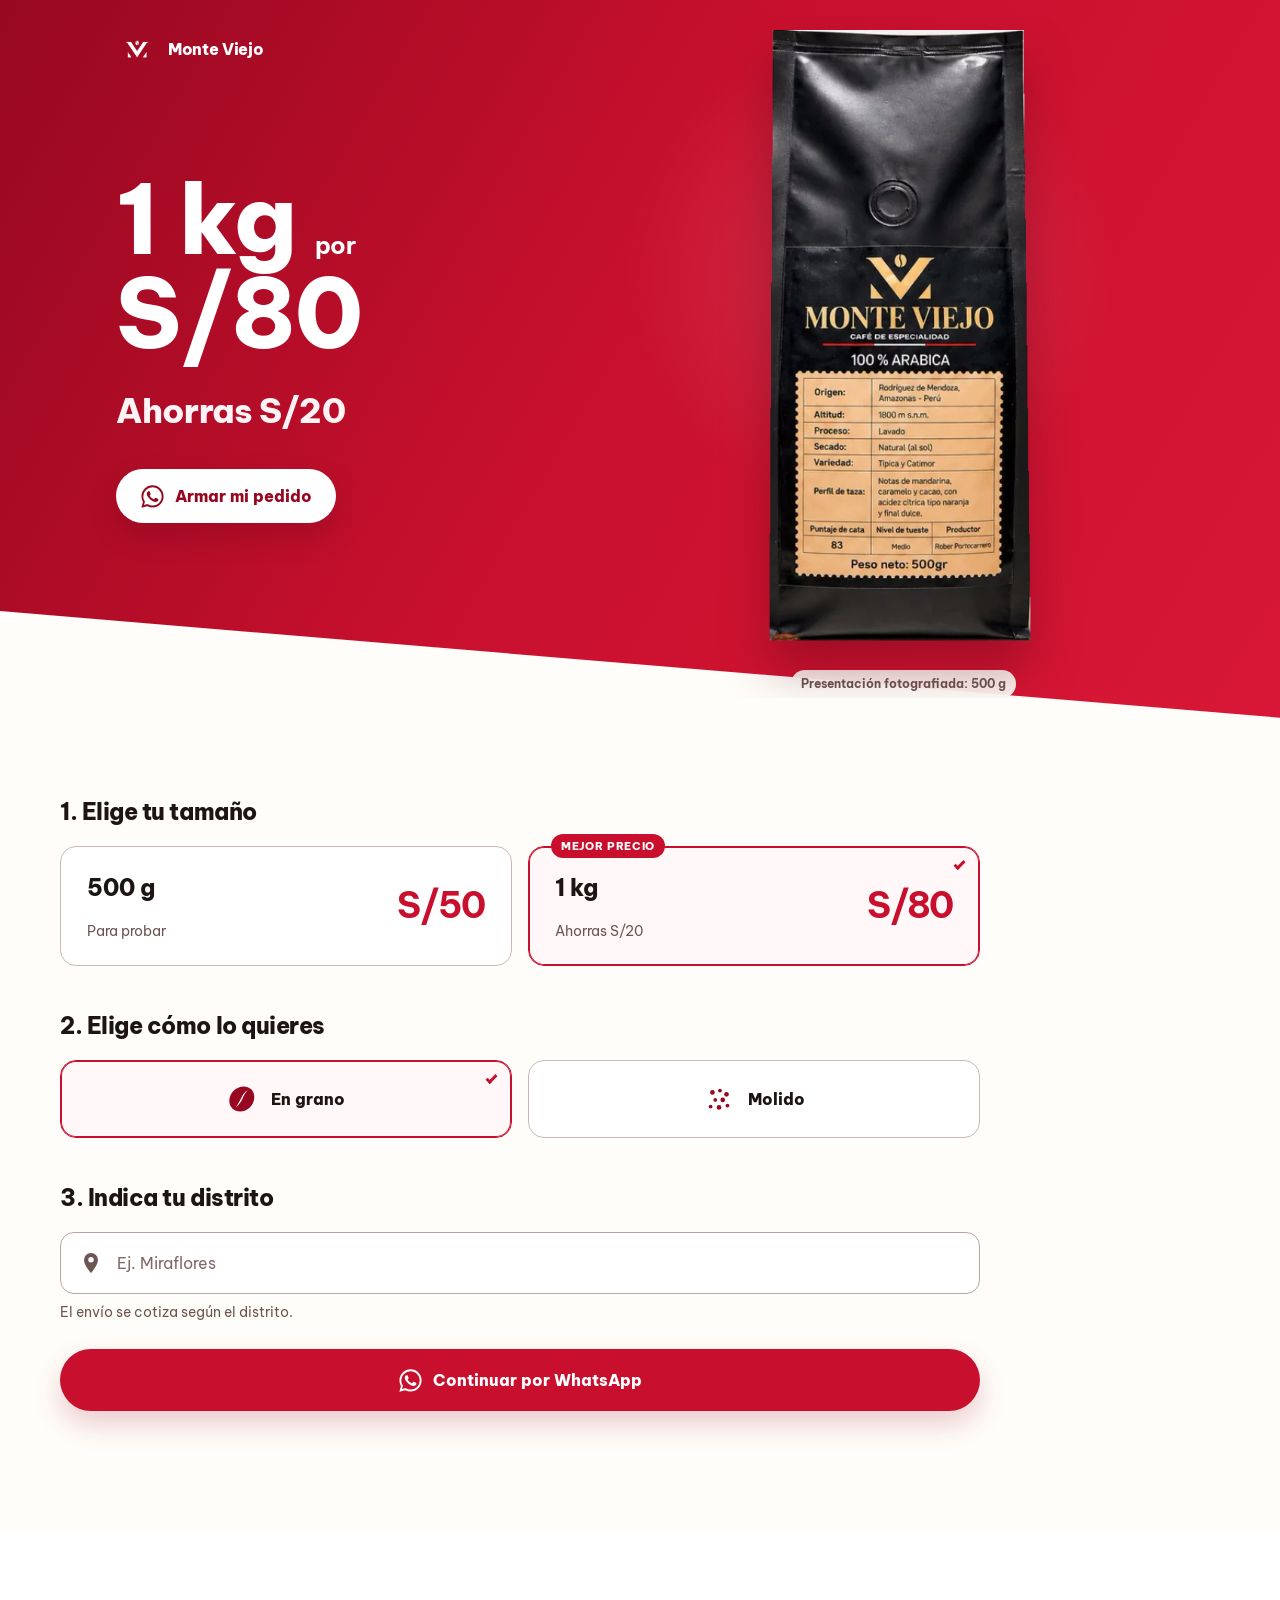
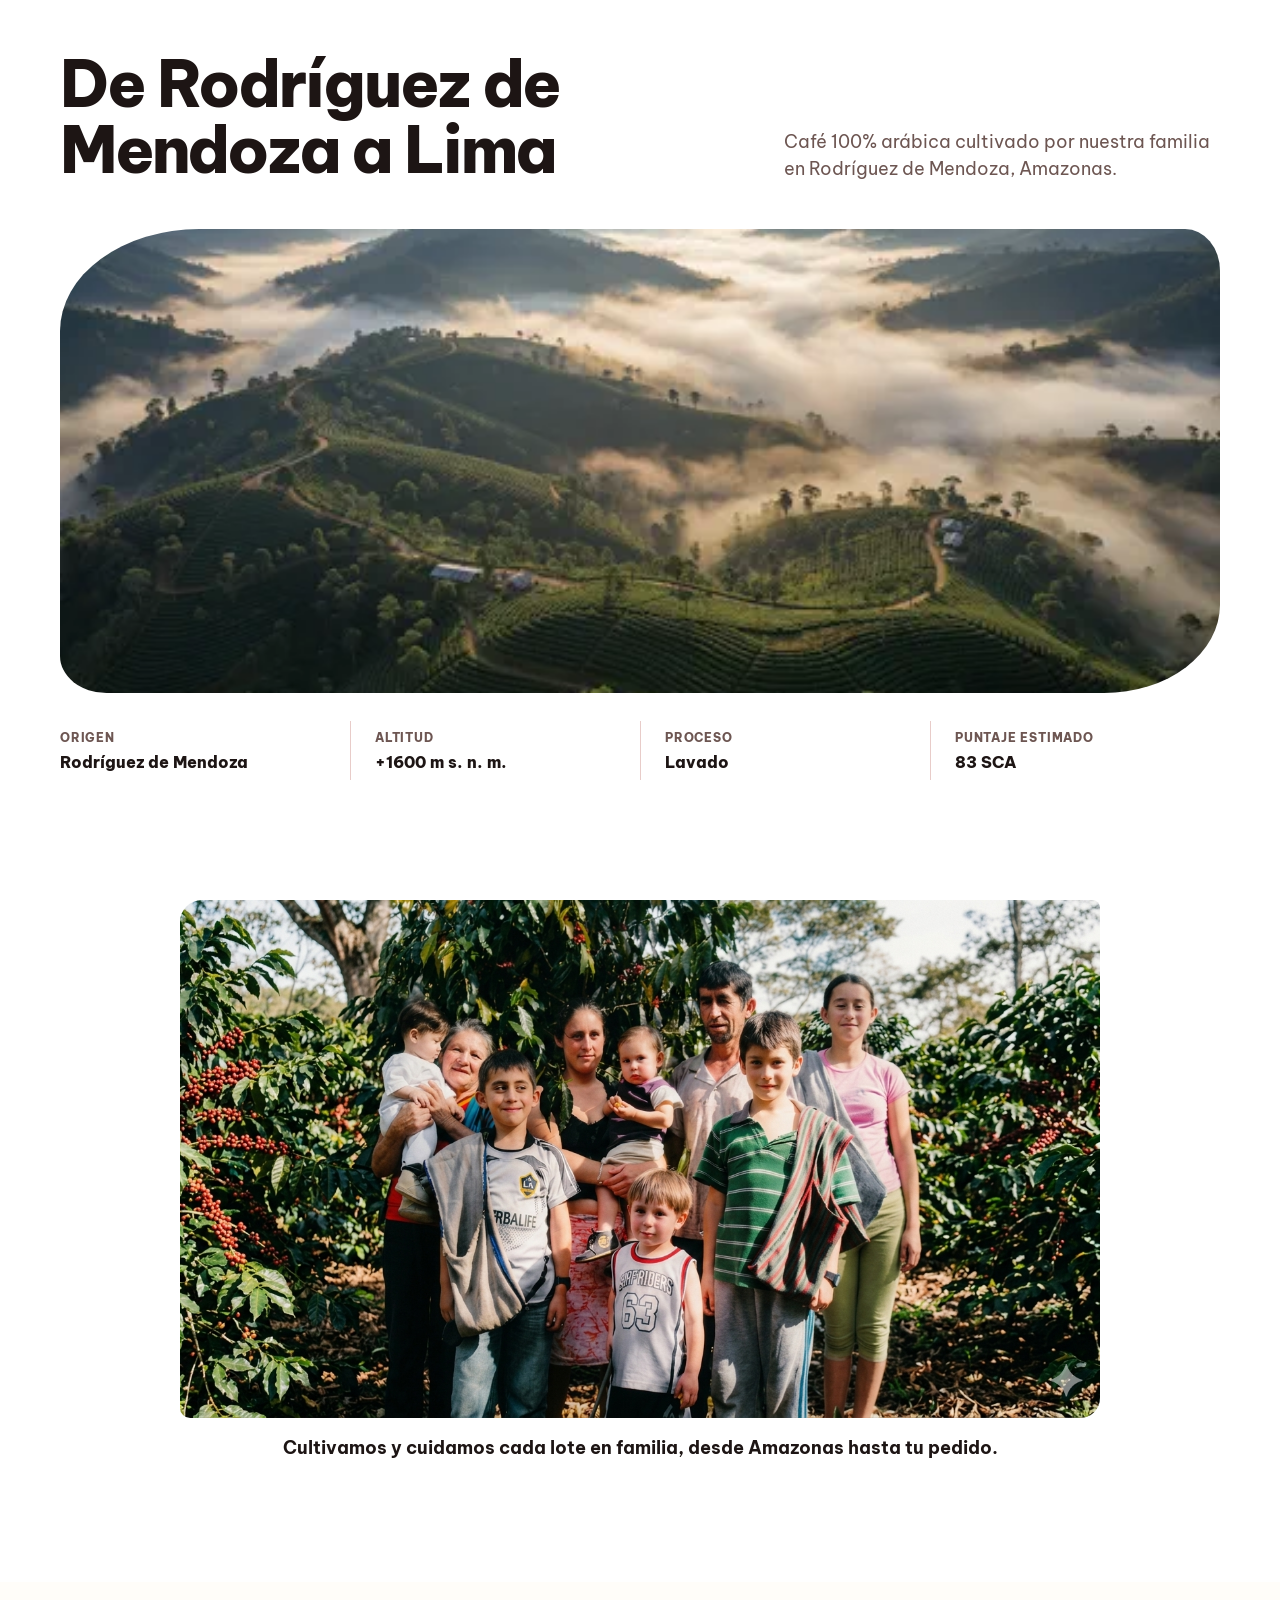
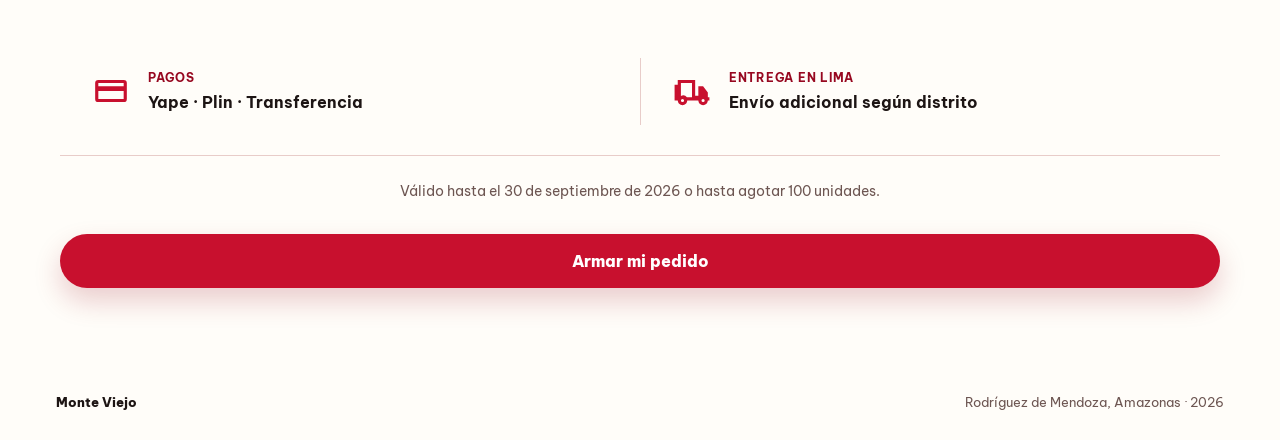
==== cafe-de-especialidad-lima/index.html @ 8514d585 "feat(campaign): add Lima landing page" ====
<!doctype html>
<html lang="es-PE">
  <head>
    <meta charset="utf-8">
    <meta name="viewport" content="width=device-width, initial-scale=1, viewport-fit=cover">
    <!-- campaign-seo:generated:start -->
    <meta name="description" content="Café de especialidad de Amazonas en Lima. Elige café en grano o molido: 500 g por S/50 o 1 kg por S/80 y pide por WhatsApp.">
    <meta name="robots" content="index, follow, max-image-preview:large">
    <title>Café de especialidad en Lima: 1 kg por S/80 | Monte Viejo</title>
    <link rel="canonical" href="https://monteviejo.org/cafe-de-especialidad-lima/">
    <meta property="og:type" content="website">
    <meta property="og:locale" content="es_PE">
    <meta property="og:site_name" content="Monte Viejo">
    <meta property="og:title" content="Café de especialidad en Lima: 1 kg por S/80 | Monte Viejo">
    <meta property="og:description" content="Café de especialidad de Amazonas en Lima. Elige café en grano o molido: 500 g por S/50 o 1 kg por S/80 y pide por WhatsApp.">
    <meta property="og:url" content="https://monteviejo.org/cafe-de-especialidad-lima/">
    <meta property="og:image" content="https://monteviejo.org/assets/images/share-monte-viejo-graphic.jpg">
    <meta property="og:image:alt" content="Café Monte Viejo de Rodríguez de Mendoza, Amazonas">
    <meta name="twitter:card" content="summary_large_image">
    <meta name="twitter:title" content="Café de especialidad en Lima: 1 kg por S/80 | Monte Viejo">
    <meta name="twitter:description" content="Café de especialidad de Amazonas en Lima. Elige café en grano o molido: 500 g por S/50 o 1 kg por S/80 y pide por WhatsApp.">
    <meta name="twitter:image" content="https://monteviejo.org/assets/images/share-monte-viejo-graphic.jpg">
    <script type="application/ld+json">
      {
        "@context": "https://schema.org",
        "@type": "WebPage",
        "name": "Café de especialidad en Lima: 1 kg por S/80 | Monte Viejo",
        "url": "https://monteviejo.org/cafe-de-especialidad-lima/"
      }
    </script>
    <!-- campaign-seo:generated:end -->
    <link rel="icon" type="image/png" href="../assets/images/logo-black-main.png">
    <link rel="preconnect" href="https://fonts.googleapis.com">
    <link rel="preconnect" href="https://fonts.gstatic.com" crossorigin>
    <link rel="preload" as="style" href="https://fonts.googleapis.com/css2?family=Be+Vietnam+Pro:wght@400;600;700;800&amp;family=Sarina&amp;display=swap">
    <link href="https://fonts.googleapis.com/css2?family=Be+Vietnam+Pro:wght@400;600;700;800&amp;family=Sarina&amp;display=swap" rel="stylesheet" media="print" onload="this.media='all'">
    <noscript><link href="https://fonts.googleapis.com/css2?family=Be+Vietnam+Pro:wght@400;600;700;800&amp;family=Sarina&amp;display=swap" rel="stylesheet"></noscript>
    <link rel="stylesheet" href="campaign.css?v=20260812-2">
  </head>
  <body>
    <!--
      THESIS: One honest value choice turns daily specialty coffee into a simple Lima order; refuse a generic product-grid landing page.
      OWN-WORLD: Saturated cherry fields, warm paper, bold rounded type, one script gesture, organic real-photo windows, and tactile pill actions.
      STORY: See the S/80 offer, choose size and preparation, enter a district, verify the Amazonas family origin, and continue through WhatsApp.
      FIRST VIEWPORT: Price and action fill the left of a cherry field while the real black package crosses a diagonal seam on the right; order controls begin immediately below.
      FORM: Guided order route, fourth grounded structure, seed 588c2345.
      FINISH: unreviewed and undocumented is unfinished; this build ends with the finish review, the verdict, and DESIGN.md
    -->
    <a class="skip-link" href="#pedido">Ir al pedido</a>

    <main>
      <section class="campaign-hero" aria-labelledby="campaign-title">
        <div class="hero-shell">
          <a class="campaign-brand" href="../" aria-label="Volver al inicio de Monte Viejo">
            <img src="../assets/images/logo-black-main.png" alt="" width="256" height="255">
            <span>Monte Viejo</span>
          </a>

          <div class="offer-copy">
            <h1 id="campaign-title" class="offer-price">
              <span class="visually-hidden" data-campaign="headline">Café de especialidad de Amazonas en Lima</span>
              <span aria-hidden="true" data-campaign="offerSize">1 kg</span><small aria-hidden="true">por</small><strong aria-hidden="true" data-campaign="offerAmount">S/80</strong>
            </h1>
            <p class="offer-saving" data-campaign="saving">Ahorras S/20</p>
            <a class="button button-light hero-action" href="#pedido">
              <svg viewBox="0 0 24 24" aria-hidden="true"><path d="M17.47 14.38c-.3-.15-1.76-.87-2.03-.97-.27-.1-.47-.15-.67.15-.2.3-.77.97-.94 1.17-.17.2-.35.22-.64.07-.3-.15-1.25-.46-2.38-1.47a8.9 8.9 0 0 1-1.65-2.05c-.17-.3-.02-.46.13-.61.13-.13.3-.35.45-.52.15-.18.2-.3.3-.5.1-.2.05-.37-.03-.52-.07-.15-.67-1.61-.91-2.2-.24-.58-.49-.5-.67-.51h-.57c-.2 0-.52.07-.79.37-.27.3-1.04 1.02-1.04 2.48s1.07 2.88 1.21 3.08c.15.2 2.1 3.2 5.08 4.49.71.3 1.26.49 1.7.63.71.23 1.36.2 1.87.12.57-.09 1.76-.72 2.01-1.42.25-.69.25-1.29.17-1.41-.07-.13-.27-.2-.57-.35M12.04 21.5h-.01a9.6 9.6 0 0 1-4.9-1.34l-.35-.21-3.64.95.97-3.55-.23-.36A9.57 9.57 0 0 1 2.4 11.9a9.64 9.64 0 0 1 9.63-9.62c2.57 0 4.98 1 6.8 2.82a9.56 9.56 0 0 1 2.82 6.81 9.64 9.64 0 0 1-9.61 9.59m8.19-17.8A11.5 11.5 0 0 0 12.03.3C5.66.3.48 5.48.48 11.86c0 2.04.53 4.03 1.55 5.78L.38 23.7l6.2-1.63a11.55 11.55 0 0 0 5.45 1.39h.01c6.37 0 11.55-5.18 11.55-11.56 0-3.09-1.2-6-3.36-8.19"></path></svg>
              <span data-campaign="heroButton">Armar mi pedido</span>
            </a>
          </div>

          <figure class="hero-product">
            <img data-campaign-src="productImage" data-campaign-alt="productImageAlt" src="../assets/images/bolsa-monte-viejo-frente-cutout-v2.png" alt="Bolsa Monte Viejo de 500 g, imagen referencial del café de la campaña" width="398" height="867" fetchpriority="high">
            <figcaption data-campaign="productImageNote">Presentación fotografiada: 500 g</figcaption>
          </figure>
        </div>
      </section>

      <section class="order-section" id="pedido" aria-labelledby="order-title">
        <div class="order-shell">
          <h2 class="visually-hidden" id="order-title">Arma tu pedido</h2>

          <form class="order-form" id="campaign-order" novalidate>
            <fieldset class="choice-group size-group">
              <legend>1. Elige tu tamaño</legend>
              <div class="choice-grid size-grid">
                <input type="radio" name="size" id="size-500" value="500 g" data-price="S/50">
                <label class="choice-card" for="size-500">
                  <span class="choice-name">500 g</span>
                  <strong>S/50</strong>
                  <span>Para probar</span>
                </label>

                <input type="radio" name="size" id="size-1kg" value="1 kg" data-price="S/80" checked>
                <label class="choice-card featured-choice" for="size-1kg">
                  <span class="choice-badge">Mejor precio</span>
                  <span class="choice-name">1 kg</span>
                  <strong>S/80</strong>
                  <span>Ahorras S/20</span>
                </label>
              </div>
            </fieldset>

            <fieldset class="choice-group preparation-group">
              <legend>2. Elige cómo lo quieres</legend>
              <div class="choice-grid preparation-grid">
                <input type="radio" name="preparation" id="whole-bean" value="En grano" checked>
                <label class="segment-choice" for="whole-bean">
                  <svg viewBox="0 0 32 32" aria-hidden="true"><path d="M25.9 5.7C20.8.7 12.1 2 7 7.2 1.8 12.3.7 21.1 5.7 26.1c5 5 13.8 3.9 18.9-1.3 5.2-5.1 6.3-14 1.3-19.1Zm-16.4 19c3.1-4.8 5.2-8.4 6.3-11.1.9-2.1 2.9-4.5 6.4-7.2-2.8 3.5-4.7 6.5-5.6 9-1 2.8-3.4 5.9-7.1 9.3Z"></path></svg>
                  <span>En grano</span>
                </label>

                <input type="radio" name="preparation" id="ground" value="Molido">
                <label class="segment-choice" for="ground">
                  <svg viewBox="0 0 32 32" aria-hidden="true"><circle cx="9" cy="9" r="2.5"></circle><circle cx="17" cy="7" r="2"></circle><circle cx="24" cy="11" r="2.5"></circle><circle cx="12" cy="17" r="2"></circle><circle cx="20" cy="17" r="2.5"></circle><circle cx="7" cy="24" r="2"></circle><circle cx="16" cy="25" r="2.5"></circle><circle cx="25" cy="23" r="2"></circle></svg>
                  <span>Molido</span>
                </label>
              </div>
            </fieldset>

            <div class="district-field">
              <label for="district" data-campaign="districtLabel">3. Indica tu distrito</label>
              <div class="input-wrap">
                <svg viewBox="0 0 24 24" aria-hidden="true"><path d="M12 2a7 7 0 0 0-7 7c0 5.25 7 13 7 13s7-7.75 7-13a7 7 0 0 0-7-7Zm0 9.5A2.5 2.5 0 1 1 12 6a2.5 2.5 0 0 1 0 5.5Z"></path></svg>
                <input id="district" name="district" type="text" autocomplete="address-level2" placeholder="Ej. Miraflores" data-campaign-placeholder="districtPlaceholder" aria-describedby="district-help district-error" required>
              </div>
              <p class="field-help" id="district-help">El envío se cotiza según el distrito.</p>
              <p class="field-error" id="district-error" data-campaign="districtError" aria-live="polite" hidden>Escribe tu distrito para calcular el envío.</p>
            </div>

            <button class="button button-cherry order-submit" type="submit">
              <svg viewBox="0 0 24 24" aria-hidden="true"><path d="M17.47 14.38c-.3-.15-1.76-.87-2.03-.97-.27-.1-.47-.15-.67.15-.2.3-.77.97-.94 1.17-.17.2-.35.22-.64.07-.3-.15-1.25-.46-2.38-1.47a8.9 8.9 0 0 1-1.65-2.05c-.17-.3-.02-.46.13-.61.13-.13.3-.35.45-.52.15-.18.2-.3.3-.5.1-.2.05-.37-.03-.52-.07-.15-.67-1.61-.91-2.2-.24-.58-.49-.5-.67-.51h-.57c-.2 0-.52.07-.79.37-.27.3-1.04 1.02-1.04 2.48s1.07 2.88 1.21 3.08c.15.2 2.1 3.2 5.08 4.49.71.3 1.26.49 1.7.63.71.23 1.36.2 1.87.12.57-.09 1.76-.72 2.01-1.42.25-.69.25-1.29.17-1.41-.07-.13-.27-.2-.57-.35M12.04 21.5h-.01a9.6 9.6 0 0 1-4.9-1.34l-.35-.21-3.64.95.97-3.55-.23-.36A9.57 9.57 0 0 1 2.4 11.9a9.64 9.64 0 0 1 9.63-9.62c2.57 0 4.98 1 6.8 2.82a9.56 9.56 0 0 1 2.82 6.81 9.64 9.64 0 0 1-9.61 9.59m8.19-17.8A11.5 11.5 0 0 0 12.03.3C5.66.3.48 5.48.48 11.86c0 2.04.53 4.03 1.55 5.78L.38 23.7l6.2-1.63a11.55 11.55 0 0 0 5.45 1.39h.01c6.37 0 11.55-5.18 11.55-11.56 0-3.09-1.2-6-3.36-8.19"></path></svg>
              <span data-campaign="submitButton">Continuar por WhatsApp</span>
            </button>
          </form>
        </div>
      </section>

      <section class="origin-proof" aria-labelledby="origin-title">
        <div class="proof-shell">
          <div class="proof-heading">
            <h2 id="origin-title" data-campaign="originTitle">De Rodríguez de Mendoza a Lima</h2>
            <p data-campaign="originText">Café 100% arábica cultivado por nuestra familia en Rodríguez de Mendoza, Amazonas.</p>
          </div>
          <div class="origin-photo">
            <img data-campaign-src="originImage" data-campaign-alt="originImageAlt" src="../assets/images/hero-amazonas.webp" alt="Cafetales entre montañas y neblina en Rodríguez de Mendoza, Amazonas" width="512" height="293" loading="lazy" decoding="async">
          </div>
          <dl class="origin-facts">
            <div><dt>Origen</dt><dd>Rodríguez de Mendoza</dd></div>
            <div><dt>Altitud</dt><dd>+1600 m s. n. m.</dd></div>
            <div><dt>Proceso</dt><dd>Lavado</dd></div>
            <div><dt>Puntaje estimado</dt><dd>83 SCA</dd></div>
          </dl>
        </div>
      </section>

      <section class="family-proof" aria-labelledby="family-title">
        <div class="family-shell">
          <figure class="family-image">
            <img data-campaign-src="familyImage" data-campaign-alt="familyImageAlt" src="../assets/images/family.png" alt="Familia productora Monte Viejo en el cafetal" width="1365" height="768" loading="lazy" decoding="async">
          </figure>
          <div class="family-copy">
            <h2 class="visually-hidden" id="family-title" data-campaign="familyTitle">Dos generaciones detrás de cada bolsa</h2>
            <p data-campaign="familyText">Cultivamos y cuidamos cada lote en familia, desde Amazonas hasta tu pedido.</p>
          </div>
        </div>
      </section>

      <section class="order-details" aria-label="Pago, envío y condiciones">
        <div class="details-shell">
          <div class="detail-row">
            <svg viewBox="0 0 24 24" aria-hidden="true"><path d="M4 5h16a2 2 0 0 1 2 2v10a2 2 0 0 1-2 2H4a2 2 0 0 1-2-2V7a2 2 0 0 1 2-2Zm0 4h16V7H4v2Zm0 3v5h16v-5H4Z"></path></svg>
            <div><strong>Pagos</strong><span data-campaign="payments">Yape · Plin · Transferencia</span></div>
          </div>
          <div class="detail-row">
            <svg viewBox="0 0 24 24" aria-hidden="true"><path d="M3 5h11v10h2.2a3 3 0 0 1 5.8 1H23v2h-1a3 3 0 0 1-6 0H9a3 3 0 0 1-6 0H1V8h2V5Zm2 2v8.2A3 3 0 0 1 8.8 16H12V7H5Zm11 2h3l3 4v3h-.2a3 3 0 0 0-5.6-1H16V9ZM6 17a1 1 0 1 0 0 2 1 1 0 0 0 0-2Zm13 0a1 1 0 1 0 0 2 1 1 0 0 0 0-2Z"></path></svg>
            <div><strong>Entrega en Lima</strong><span data-campaign="delivery">Envío adicional según distrito</span></div>
          </div>
          <p class="promotion-note" data-campaign="promotion">Válido hasta el 30 de septiembre de 2026 o hasta agotar 100 unidades.</p>
          <a class="button button-cherry details-action" href="#pedido" data-campaign="finalButton">Armar mi pedido</a>
        </div>
      </section>
    </main>

    <button class="button button-cherry sticky-submit" type="submit" form="campaign-order" hidden>
      <svg viewBox="0 0 24 24" aria-hidden="true"><path d="M17.47 14.38c-.3-.15-1.76-.87-2.03-.97-.27-.1-.47-.15-.67.15-.2.3-.77.97-.94 1.17-.17.2-.35.22-.64.07-.3-.15-1.25-.46-2.38-1.47a8.9 8.9 0 0 1-1.65-2.05c-.17-.3-.02-.46.13-.61.13-.13.3-.35.45-.52.15-.18.2-.3.3-.5.1-.2.05-.37-.03-.52-.07-.15-.67-1.61-.91-2.2-.24-.58-.49-.5-.67-.51h-.57c-.2 0-.52.07-.79.37-.27.3-1.04 1.02-1.04 2.48s1.07 2.88 1.21 3.08c.15.2 2.1 3.2 5.08 4.49.71.3 1.26.49 1.7.63.71.23 1.36.2 1.87.12.57-.09 1.76-.72 2.01-1.42.25-.69.25-1.29.17-1.41-.07-.13-.27-.2-.57-.35M12.04 21.5h-.01a9.6 9.6 0 0 1-4.9-1.34l-.35-.21-3.64.95.97-3.55-.23-.36A9.57 9.57 0 0 1 2.4 11.9a9.64 9.64 0 0 1 9.63-9.62c2.57 0 4.98 1 6.8 2.82a9.56 9.56 0 0 1 2.82 6.81 9.64 9.64 0 0 1-9.61 9.59m8.19-17.8A11.5 11.5 0 0 0 12.03.3C5.66.3.48 5.48.48 11.86c0 2.04.53 4.03 1.55 5.78L.38 23.7l6.2-1.63a11.55 11.55 0 0 0 5.45 1.39h.01c6.37 0 11.55-5.18 11.55-11.56 0-3.09-1.2-6-3.36-8.19"></path></svg>
      <span data-campaign="submitButton">Continuar por WhatsApp</span>
    </button>

    <footer>
      <a href="../">Monte Viejo</a>
      <span>Rodríguez de Mendoza, Amazonas · 2026</span>
    </footer>

    <script src="../content.js?v=20260812-2" defer></script>
    <script src="campaign.js?v=20260812-2" defer></script>
  </body>
</html>
---- cafe-de-especialidad-lima/campaign.css ----
:root {
  --cherry: #c8102e;
  --cherry-bright: #d81736;
  --cherry-deep: #970820;
  --cherry-soft: #f8dfe4;
  --paper: #fffdf9;
  --white: #ffffff;
  --ink: #1d1514;
  --muted: #6d5652;
  --line: #e8ccc9;
  --focus: #ffb8c5;
  --container: 1160px;
  --gutter: clamp(20px, 5vw, 56px);
  --section: clamp(72px, 10vw, 120px);
  color-scheme: light;
  font-family: "Be Vietnam Pro", Arial, sans-serif;
  font-synthesis: none;
}

*,
*::before,
*::after {
  box-sizing: border-box;
}

html {
  scroll-behavior: smooth;
  scroll-padding-top: 24px;
}

body {
  margin: 0;
  background: var(--paper);
  color: var(--ink);
  font-family: inherit;
  line-height: 1.55;
  text-rendering: optimizeLegibility;
}

img,
svg {
  display: block;
  max-width: 100%;
}

button,
input {
  font: inherit;
}

a {
  color: inherit;
}

:focus-visible {
  outline: 3px solid var(--focus);
  outline-offset: 4px;
}

.visually-hidden {
  position: absolute;
  width: 1px;
  height: 1px;
  padding: 0;
  margin: -1px;
  overflow: hidden;
  clip: rect(0 0 0 0);
  white-space: nowrap;
  border: 0;
}

.skip-link {
  position: fixed;
  z-index: 100;
  top: 12px;
  left: 12px;
  padding: 10px 16px;
  border-radius: 999px;
  background: var(--white);
  color: var(--cherry-deep);
  font-weight: 800;
  transform: translateY(-160%);
  transition: transform 180ms ease-out;
}

.skip-link:focus {
  transform: translateY(0);
}

.campaign-hero {
  position: relative;
  min-height: 720px;
  overflow: hidden;
  background: var(--cherry);
  color: var(--white);
  isolation: isolate;
}

.campaign-hero::before {
  position: absolute;
  inset: 0;
  z-index: -2;
  content: "";
  background:
    radial-gradient(circle at 68% 38%, rgba(255, 255, 255, 0.13), transparent 25%),
    linear-gradient(120deg, var(--cherry-deep), var(--cherry) 47%, var(--cherry-bright));
}

.campaign-hero::after {
  position: absolute;
  z-index: -1;
  right: -4%;
  bottom: -2px;
  left: -4%;
  height: 180px;
  background: var(--paper);
  clip-path: polygon(0 36%, 100% 100%, 100% 100%, 0 100%);
  content: "";
}

.hero-shell {
  position: relative;
  width: min(100%, var(--container));
  min-height: 720px;
  margin: 0 auto;
  padding: 0 var(--gutter);
}

.campaign-brand {
  position: absolute;
  z-index: 3;
  top: 28px;
  left: var(--gutter);
  display: inline-flex;
  align-items: center;
  gap: 10px;
  color: var(--white);
  font-weight: 800;
  text-decoration: none;
}

.campaign-brand img {
  width: 42px;
  height: 42px;
  filter: brightness(0) invert(1);
  object-fit: contain;
}

.campaign-brand span {
  font-size: 1rem;
  letter-spacing: -0.02em;
}

.offer-copy {
  position: absolute;
  z-index: 3;
  top: 172px;
  left: var(--gutter);
  width: min(48%, 520px);
}

.offer-copy .offer-price {
  display: grid;
  width: max-content;
  grid-template-columns: auto auto;
  align-items: baseline;
  column-gap: 12px;
  margin: 0;
  font-weight: 800;
  letter-spacing: -0.04em;
  line-height: 0.98;
}

.offer-price span,
.offer-price strong {
  font-size: clamp(3.8rem, 8vw, 6rem);
  font-weight: 800;
}

.offer-price small {
  font-size: clamp(1.1rem, 2vw, 1.5rem);
  font-weight: 700;
  letter-spacing: -0.02em;
}

.offer-price strong {
  grid-column: 1 / -1;
}

.offer-saving {
  margin: 24px 0 32px;
  color: #fff3f5;
  font-size: clamp(1.45rem, 3vw, 2.15rem);
  font-weight: 800;
  letter-spacing: -0.025em;
}

.button {
  display: inline-flex;
  min-height: 54px;
  align-items: center;
  justify-content: center;
  gap: 11px;
  padding: 14px 24px;
  border: 0;
  border-radius: 999px;
  cursor: pointer;
  font-weight: 800;
  line-height: 1.25;
  text-align: center;
  text-decoration: none;
  transition: transform 180ms ease-out, box-shadow 180ms ease-out, background-color 180ms ease-out;
}

.button svg {
  width: 23px;
  height: 23px;
  flex: 0 0 auto;
  fill: currentColor;
}

.button:hover {
  transform: translateY(-2px);
}

.button-light {
  background: var(--white);
  color: var(--cherry-deep);
  box-shadow: 0 13px 28px rgba(94, 2, 20, 0.24);
}

.button-light:hover {
  box-shadow: 0 17px 34px rgba(94, 2, 20, 0.3);
}

.button-cherry {
  background: var(--cherry);
  color: var(--white);
  box-shadow: 0 13px 28px rgba(151, 8, 32, 0.2);
}

.button-cherry:hover {
  background: var(--cherry-deep);
  box-shadow: 0 17px 34px rgba(151, 8, 32, 0.26);
}

.hero-action {
  min-width: 220px;
}

.hero-product {
  position: absolute;
  z-index: 2;
  right: clamp(32px, 8vw, 108px);
  bottom: 22px;
  width: clamp(300px, 34vw, 430px);
  margin: 0;
  text-align: center;
  animation: product-arrival 720ms cubic-bezier(0.16, 1, 0.3, 1) both;
}

.hero-product img {
  width: 100%;
  max-height: 655px;
  margin: 0 auto;
  object-fit: contain;
  filter: drop-shadow(0 28px 24px rgba(74, 0, 15, 0.35));
}

.hero-product figcaption {
  display: inline-block;
  margin-top: -4px;
  padding: 5px 10px;
  border-radius: 999px;
  background: rgba(255, 253, 249, 0.94);
  color: var(--muted);
  font-size: 0.72rem;
  font-weight: 700;
}

@keyframes product-arrival {
  from {
    clip-path: inset(0 0 24% 0 round 20px);
    transform: translateY(34px) rotate(1.5deg);
  }
  to {
    clip-path: inset(0 0 0 0 round 0);
    transform: translateY(0) rotate(0);
  }
}

.order-section {
  background: var(--paper);
  padding: clamp(34px, 6vw, 74px) var(--gutter) var(--section);
}

.order-shell,
.proof-shell,
.family-shell,
.details-shell {
  width: min(100%, var(--container));
  margin: 0 auto;
}

.proof-heading h2,
.family-copy h2 {
  margin: 0;
  font-size: clamp(2.2rem, 5vw, 4.5rem);
  font-weight: 800;
  letter-spacing: -0.035em;
  line-height: 1.03;
  text-wrap: balance;
}

.proof-heading p,
.family-copy p {
  max-width: 65ch;
  margin: 20px 0 0;
  color: var(--muted);
  font-size: clamp(1rem, 2vw, 1.125rem);
}

.order-form {
  max-width: 920px;
}

.choice-group {
  margin: 0;
  padding: 0;
  border: 0;
}

.choice-group + .choice-group,
.district-field {
  margin-top: 42px;
}

.choice-group legend,
.district-field > label {
  display: block;
  margin-bottom: 16px;
  padding: 0;
  font-size: clamp(1.15rem, 2.2vw, 1.45rem);
  font-weight: 800;
  letter-spacing: -0.02em;
}

.choice-grid {
  display: grid;
  grid-template-columns: repeat(2, minmax(0, 1fr));
  gap: 16px;
}

.choice-grid input {
  position: absolute;
  width: 1px;
  height: 1px;
  overflow: hidden;
  opacity: 0;
  pointer-events: none;
}

.choice-grid input:focus-visible + label {
  outline: 3px solid var(--focus);
  outline-offset: 4px;
}

.choice-card,
.segment-choice {
  position: relative;
  display: flex;
  min-height: 118px;
  align-items: center;
  gap: 14px;
  padding: 23px 26px;
  border: 1px solid #cdb8b4;
  border-radius: 16px;
  background: var(--white);
  cursor: pointer;
  transition: border-color 160ms ease-out, background-color 160ms ease-out, transform 160ms ease-out;
}

.choice-card:hover,
.segment-choice:hover {
  border-color: var(--cherry);
  transform: translateY(-2px);
}

.choice-card {
  display: grid;
  grid-template-columns: 1fr auto;
  grid-template-areas:
    "name price"
    "note price";
}

.choice-name {
  grid-area: name;
  font-size: clamp(1.15rem, 2vw, 1.45rem);
  font-weight: 800;
}

.choice-card strong {
  grid-area: price;
  color: var(--cherry);
  font-size: clamp(1.65rem, 3vw, 2.25rem);
  letter-spacing: -0.035em;
}

.choice-card > span:last-child {
  grid-area: note;
  color: var(--muted);
  font-size: 0.9rem;
}

.choice-badge {
  position: absolute;
  top: -13px;
  left: 22px;
  padding: 5px 10px;
  border-radius: 999px;
  background: var(--cherry);
  color: var(--white);
  font-size: 0.68rem;
  font-weight: 800;
  letter-spacing: 0.06em;
  line-height: 1.3;
  text-transform: uppercase;
}

.choice-grid input:checked + .choice-card,
.choice-grid input:checked + .segment-choice {
  border-color: var(--cherry);
  background: #fff7f8;
  box-shadow: inset 0 0 0 1px var(--cherry);
}

.choice-grid input:checked + .choice-card::after,
.choice-grid input:checked + .segment-choice::after {
  position: absolute;
  top: 14px;
  right: 14px;
  width: 11px;
  height: 6px;
  border-bottom: 3px solid var(--cherry);
  border-left: 3px solid var(--cherry);
  content: "";
  transform: rotate(-45deg);
}

.segment-choice {
  min-height: 72px;
  justify-content: center;
  font-weight: 800;
}

.segment-choice svg {
  width: 30px;
  height: 30px;
  fill: var(--cherry-deep);
}

.district-field {
  max-width: 920px;
}

.input-wrap {
  position: relative;
}

.input-wrap svg {
  position: absolute;
  top: 50%;
  left: 19px;
  width: 24px;
  height: 24px;
  fill: var(--muted);
  transform: translateY(-50%);
  pointer-events: none;
}

.input-wrap input {
  width: 100%;
  min-height: 62px;
  padding: 14px 18px 14px 56px;
  border: 1px solid #bca39f;
  border-radius: 14px;
  background: var(--white);
  color: var(--ink);
  font-size: 1rem;
}

.input-wrap input::placeholder {
  color: #806a66;
  opacity: 1;
}

.input-wrap input[aria-invalid="true"] {
  border-color: var(--cherry);
  box-shadow: inset 0 0 0 1px var(--cherry);
}

.field-help,
.field-error {
  margin: 8px 0 0;
  font-size: 0.86rem;
}

.field-help {
  color: var(--muted);
}

.field-error {
  color: var(--cherry-deep);
  font-weight: 700;
}

.order-submit {
  width: 100%;
  min-height: 62px;
  margin-top: 26px;
  font-size: 1rem;
}

.order-submit[disabled] {
  cursor: wait;
  opacity: 0.72;
  transform: none;
}

.origin-proof {
  padding: var(--section) var(--gutter);
  background: var(--white);
}

.proof-heading {
  display: grid;
  grid-template-columns: minmax(0, 1.1fr) minmax(280px, 0.7fr);
  align-items: end;
  gap: 40px;
  margin-bottom: 46px;
}

.proof-heading p {
  margin: 0;
}

.origin-photo {
  aspect-ratio: 2.5 / 1;
  overflow: hidden;
  border-radius: 12% 3% 10% 4% / 22% 9% 19% 8%;
}

.origin-photo img {
  width: 100%;
  height: 100%;
  object-fit: cover;
}

.origin-facts {
  display: grid;
  grid-template-columns: repeat(4, minmax(0, 1fr));
  margin: 28px 0 0;
}

.origin-facts div {
  padding: 8px 24px;
  border-left: 1px solid var(--line);
}

.origin-facts div:first-child {
  padding-left: 0;
  border-left: 0;
}

.origin-facts dt {
  color: var(--muted);
  font-size: 0.72rem;
  font-weight: 800;
  letter-spacing: 0.07em;
  text-transform: uppercase;
}

.origin-facts dd {
  margin: 5px 0 0;
  font-weight: 800;
  line-height: 1.25;
}

.family-proof {
  padding: 0 var(--gutter) var(--section);
  background: var(--white);
}

.family-shell {
  max-width: 920px;
}

.family-image {
  aspect-ratio: 16 / 9;
  margin: 0;
  overflow: hidden;
  border-radius: 22px 8px 20px 10px;
}

.family-image img {
  width: 100%;
  height: 100%;
  object-fit: cover;
  object-position: center 46%;
}

.family-copy {
  padding: 16px 4px 0;
}

.family-copy p {
  max-width: none;
  margin: 0;
  color: var(--ink);
  font-weight: 700;
  text-align: center;
}

.order-details {
  padding: clamp(46px, 7vw, 76px) var(--gutter);
  background: var(--paper);
}

.details-shell {
  display: grid;
  grid-template-columns: repeat(2, minmax(0, 1fr));
  gap: 0;
}

.detail-row {
  display: flex;
  align-items: center;
  gap: 18px;
  padding: 10px 32px;
}

.detail-row + .detail-row {
  border-left: 1px solid var(--line);
}

.detail-row svg {
  width: 38px;
  height: 38px;
  flex: 0 0 auto;
  fill: var(--cherry);
}

.detail-row div {
  display: grid;
  gap: 3px;
}

.detail-row strong {
  color: var(--cherry-deep);
  font-size: 0.78rem;
  letter-spacing: 0.06em;
  text-transform: uppercase;
}

.detail-row span {
  font-weight: 700;
}

.promotion-note {
  grid-column: 1 / -1;
  margin: 30px 0 0;
  padding-top: 24px;
  border-top: 1px solid var(--line);
  color: var(--muted);
  font-size: 0.9rem;
  text-align: center;
}

.details-action {
  grid-column: 1 / -1;
  width: 100%;
  margin-top: 32px;
}

.sticky-submit {
  display: none;
}

footer {
  display: flex;
  align-items: center;
  justify-content: space-between;
  gap: 20px;
  padding: 28px var(--gutter);
  background: var(--paper);
  color: var(--muted);
  font-size: 0.82rem;
}

footer a {
  color: var(--ink);
  font-weight: 800;
  text-decoration: none;
}

@media (max-width: 820px) {
  .campaign-hero,
  .hero-shell {
    min-height: 710px;
  }

  .campaign-hero::after {
    height: 120px;
    clip-path: polygon(0 32%, 100% 75%, 100% 100%, 0 100%);
  }

  .campaign-brand {
    top: 20px;
  }

  .campaign-brand img {
    width: 36px;
    height: 36px;
  }

  .campaign-brand span {
    font-size: 0.86rem;
  }

  .offer-copy {
    top: 135px;
    width: 50%;
  }

  .offer-price span,
  .offer-price strong {
    font-size: clamp(3rem, 13vw, 4.6rem);
  }

  .offer-saving {
    margin: 18px 0 24px;
    font-size: clamp(1.2rem, 5vw, 1.7rem);
  }

  .hero-action {
    min-width: 0;
    padding: 13px 18px;
    font-size: 0.86rem;
  }

  .hero-action svg {
    width: 20px;
    height: 20px;
  }

  .hero-product {
    right: -2vw;
    bottom: 22px;
    width: min(54vw, 380px);
  }

  .hero-product img {
    max-height: 580px;
  }

  .hero-product figcaption {
    width: 178px;
    max-width: none;
    margin-top: 4px;
    font-size: 0.75rem;
    transform: translateX(-18px);
  }

  .proof-heading {
    grid-template-columns: 1fr;
  }

  .proof-heading {
    gap: 18px;
  }

  .origin-photo {
    aspect-ratio: 16 / 8.5;
  }

  .origin-facts {
    grid-template-columns: repeat(2, minmax(0, 1fr));
  }

  .origin-facts div {
    padding: 18px;
    border-top: 1px solid var(--line);
    border-left: 0;
  }

  .origin-facts div:nth-child(even) {
    border-left: 1px solid var(--line);
  }

  body.sticky-active {
    padding-bottom: calc(84px + env(safe-area-inset-bottom));
  }

  .sticky-submit:not([hidden]) {
    position: fixed;
    z-index: 50;
    right: 16px;
    bottom: calc(12px + env(safe-area-inset-bottom));
    left: 16px;
    display: flex;
    width: calc(100% - 32px);
    min-height: 58px;
    box-shadow: 0 12px 34px rgba(50, 3, 12, 0.35);
  }

  .details-shell {
    grid-template-columns: 1fr;
  }

  .detail-row {
    padding: 20px 0;
  }

  .detail-row + .detail-row {
    border-top: 1px solid var(--line);
    border-left: 0;
  }

}

@media (max-width: 560px) {
  .campaign-hero,
  .hero-shell {
    min-height: 660px;
  }

  .offer-copy {
    top: 120px;
    width: 51%;
  }

  .offer-price span,
  .offer-price strong {
    font-size: clamp(2.8rem, 13vw, 3.65rem);
  }

  .offer-saving {
    font-size: clamp(1.08rem, 5vw, 1.35rem);
  }

  .hero-action span {
    white-space: nowrap;
  }

  .hero-product {
    right: -7vw;
    width: 54vw;
  }

  .order-section {
    padding-top: 30px;
  }

  .choice-group + .choice-group,
  .district-field {
    margin-top: 34px;
  }

  .choice-grid {
    gap: 10px;
  }

  .choice-card {
    min-height: 126px;
    grid-template-columns: 1fr;
    grid-template-areas:
      "name"
      "price"
      "note";
    gap: 3px;
    padding: 22px 16px 16px;
  }

  .choice-card strong {
    font-size: 1.8rem;
  }

  .choice-badge {
    top: -11px;
    left: 12px;
    font-size: 0.58rem;
  }

  .segment-choice {
    min-height: 68px;
    padding: 16px 10px;
    gap: 8px;
    font-size: 0.9rem;
  }

  .segment-choice svg {
    width: 24px;
    height: 24px;
  }

  .origin-facts dd {
    font-size: 0.92rem;
  }

  footer {
    align-items: flex-start;
    flex-direction: column;
  }
}

@media (max-width: 380px) {
  .campaign-hero,
  .hero-shell {
    min-height: 620px;
  }

  .campaign-brand span {
    display: none;
  }

  .offer-copy {
    top: 112px;
  }

  .offer-price span,
  .offer-price strong {
    font-size: 2.65rem;
  }

  .hero-action {
    padding: 12px 14px;
  }

  .hero-product {
    width: 55vw;
  }
}

@media (prefers-reduced-motion: reduce) {
  html {
    scroll-behavior: auto;
  }

  *,
  *::before,
  *::after {
    animation-duration: 0.01ms !important;
    animation-iteration-count: 1 !important;
    scroll-behavior: auto !important;
    transition-duration: 0.01ms !important;
  }
}
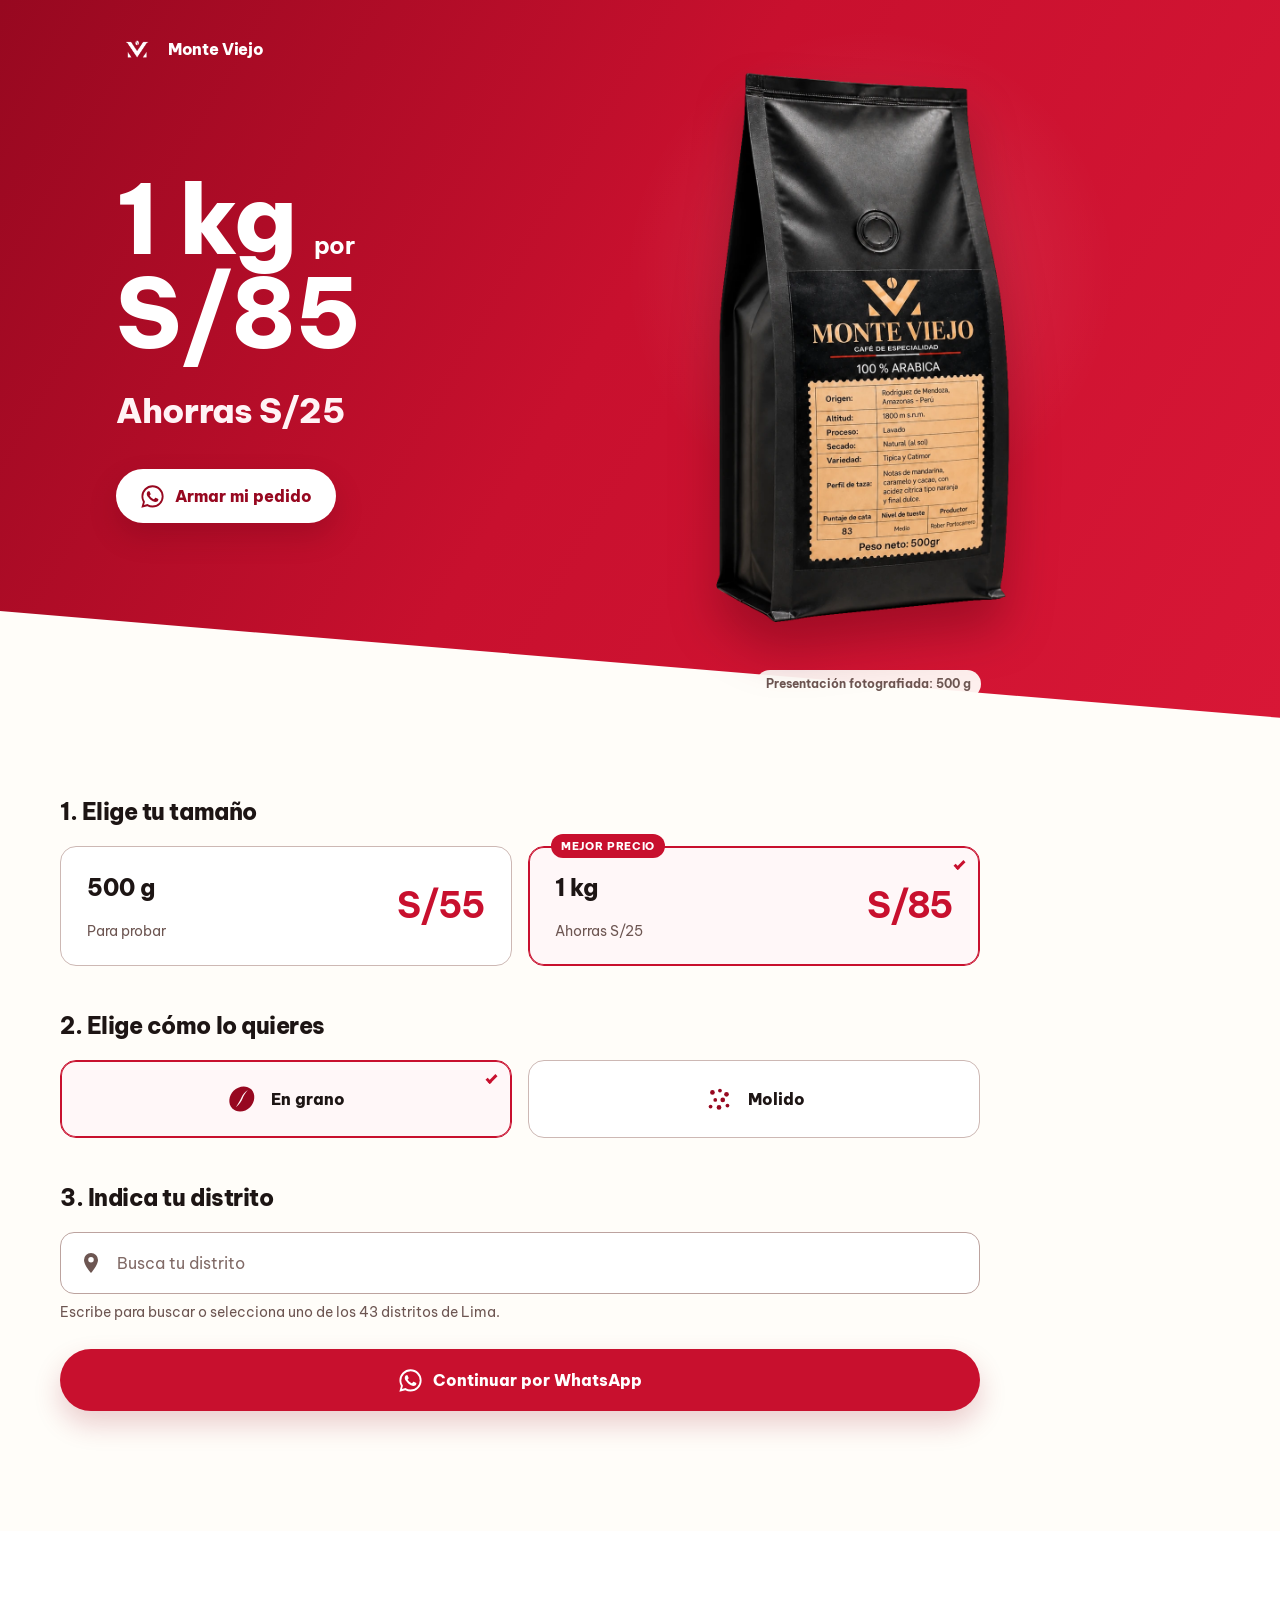
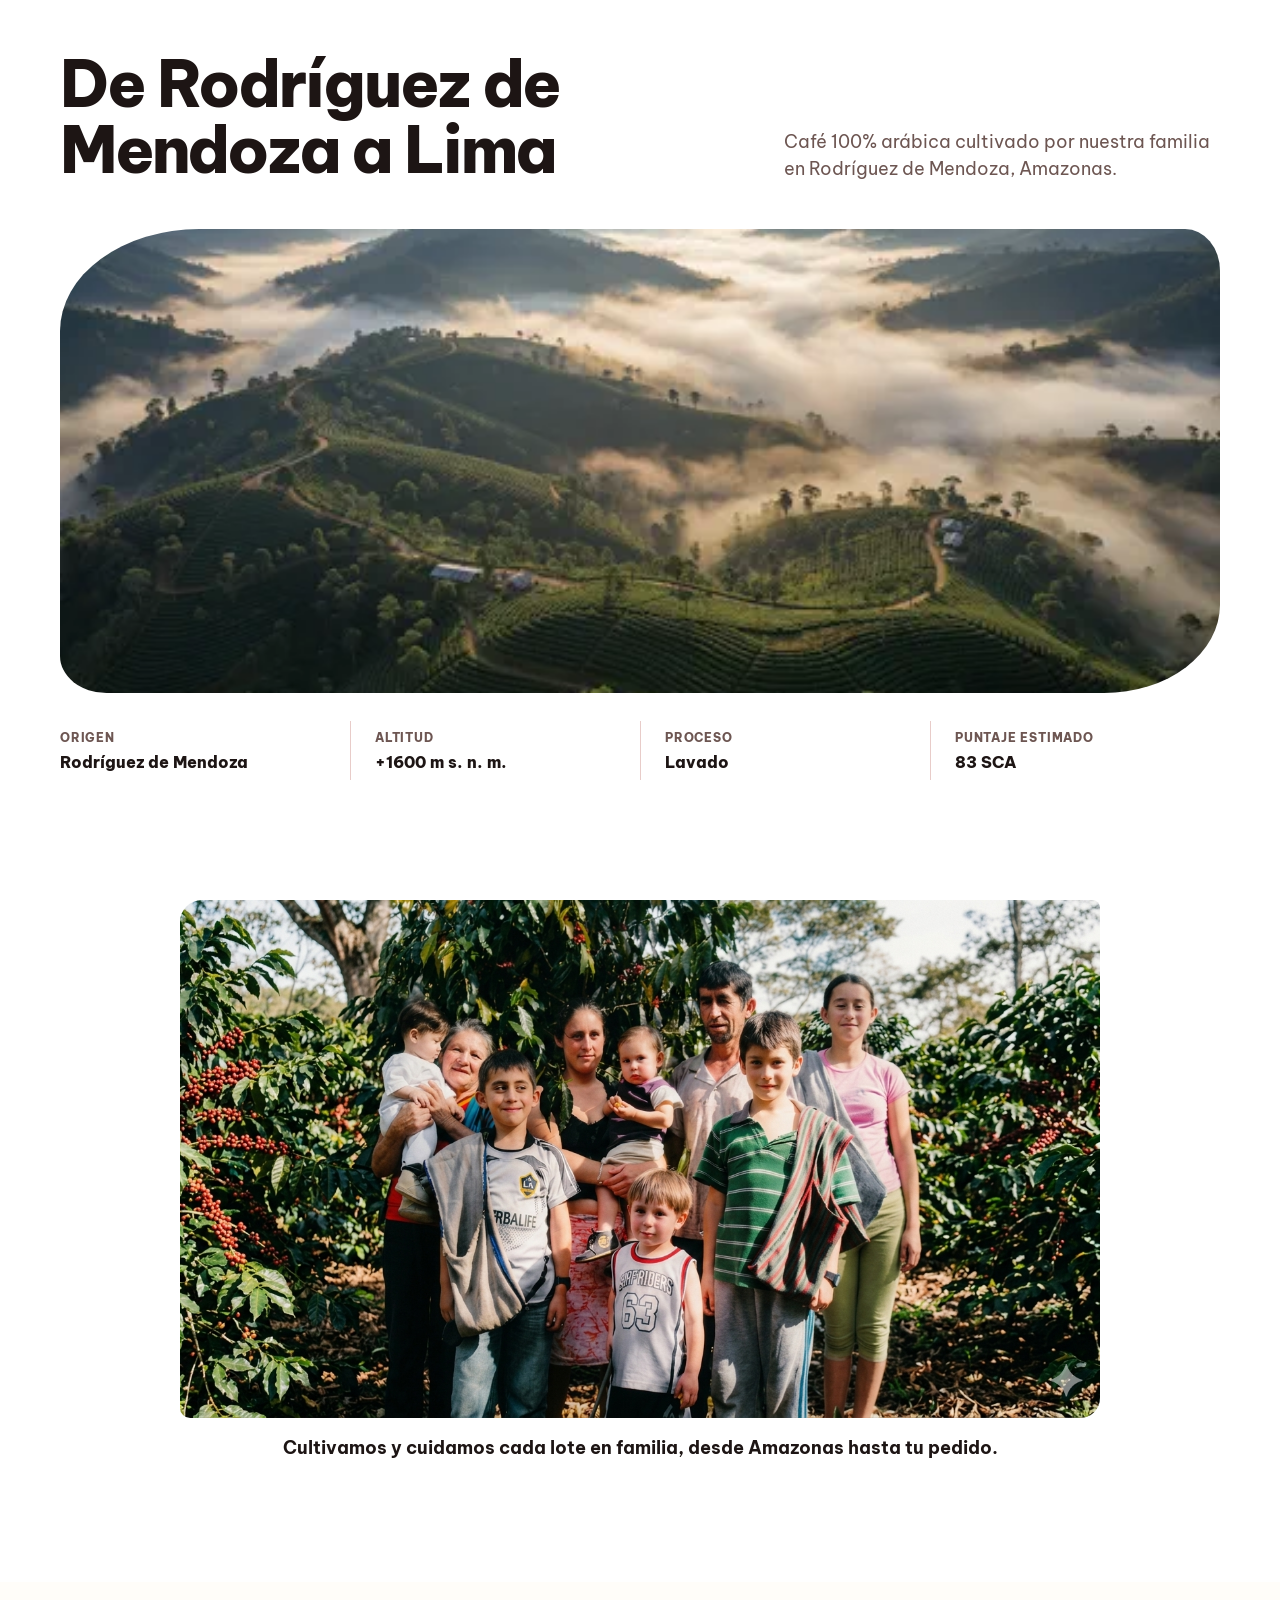
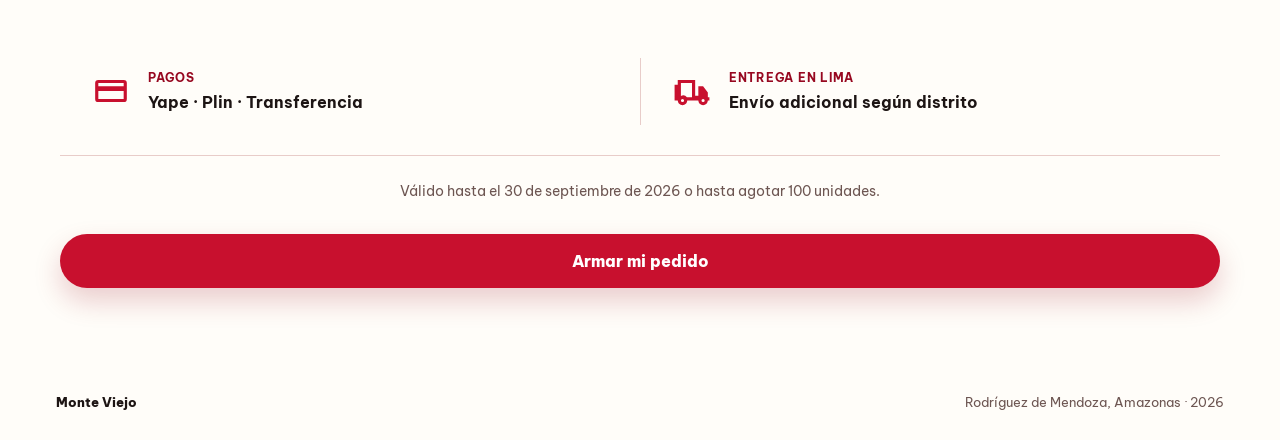
==== commit 146537db: "feat(pricing): set S/55 and S/85 offer" ====
--- a/cafe-de-especialidad-lima/index.html
+++ b/cafe-de-especialidad-lima/index.html
@@ -4,27 +4,27 @@
     <meta charset="utf-8">
     <meta name="viewport" content="width=device-width, initial-scale=1, viewport-fit=cover">
     <!-- campaign-seo:generated:start -->
-    <meta name="description" content="Café de especialidad de Amazonas en Lima. Elige café en grano o molido: 500 g por S/50 o 1 kg por S/80 y pide por WhatsApp.">
+    <meta name="description" content="Café de especialidad de Amazonas en Lima. Elige café en grano o molido: 500 g por S/55 o 1 kg por S/85 y pide por WhatsApp.">
     <meta name="robots" content="index, follow, max-image-preview:large">
-    <title>Café de especialidad en Lima: 1 kg por S/80 | Monte Viejo</title>
+    <title>Café de especialidad en Lima: 1 kg por S/85 | Monte Viejo</title>
     <link rel="canonical" href="https://monteviejo.org/cafe-de-especialidad-lima/">
     <meta property="og:type" content="website">
     <meta property="og:locale" content="es_PE">
     <meta property="og:site_name" content="Monte Viejo">
-    <meta property="og:title" content="Café de especialidad en Lima: 1 kg por S/80 | Monte Viejo">
-    <meta property="og:description" content="Café de especialidad de Amazonas en Lima. Elige café en grano o molido: 500 g por S/50 o 1 kg por S/80 y pide por WhatsApp.">
+    <meta property="og:title" content="Café de especialidad en Lima: 1 kg por S/85 | Monte Viejo">
+    <meta property="og:description" content="Café de especialidad de Amazonas en Lima. Elige café en grano o molido: 500 g por S/55 o 1 kg por S/85 y pide por WhatsApp.">
     <meta property="og:url" content="https://monteviejo.org/cafe-de-especialidad-lima/">
     <meta property="og:image" content="https://monteviejo.org/assets/images/share-monte-viejo-graphic.jpg">
     <meta property="og:image:alt" content="Café Monte Viejo de Rodríguez de Mendoza, Amazonas">
     <meta name="twitter:card" content="summary_large_image">
-    <meta name="twitter:title" content="Café de especialidad en Lima: 1 kg por S/80 | Monte Viejo">
-    <meta name="twitter:description" content="Café de especialidad de Amazonas en Lima. Elige café en grano o molido: 500 g por S/50 o 1 kg por S/80 y pide por WhatsApp.">
+    <meta name="twitter:title" content="Café de especialidad en Lima: 1 kg por S/85 | Monte Viejo">
+    <meta name="twitter:description" content="Café de especialidad de Amazonas en Lima. Elige café en grano o molido: 500 g por S/55 o 1 kg por S/85 y pide por WhatsApp.">
     <meta name="twitter:image" content="https://monteviejo.org/assets/images/share-monte-viejo-graphic.jpg">
     <script type="application/ld+json">
       {
         "@context": "https://schema.org",
         "@type": "WebPage",
-        "name": "Café de especialidad en Lima: 1 kg por S/80 | Monte Viejo",
+        "name": "Café de especialidad en Lima: 1 kg por S/85 | Monte Viejo",
         "url": "https://monteviejo.org/cafe-de-especialidad-lima/"
       }
     </script>
@@ -35,13 +35,13 @@
     <link rel="preload" as="style" href="https://fonts.googleapis.com/css2?family=Be+Vietnam+Pro:wght@400;600;700;800&amp;family=Sarina&amp;display=swap">
     <link href="https://fonts.googleapis.com/css2?family=Be+Vietnam+Pro:wght@400;600;700;800&amp;family=Sarina&amp;display=swap" rel="stylesheet" media="print" onload="this.media='all'">
     <noscript><link href="https://fonts.googleapis.com/css2?family=Be+Vietnam+Pro:wght@400;600;700;800&amp;family=Sarina&amp;display=swap" rel="stylesheet"></noscript>
-    <link rel="stylesheet" href="campaign.css?v=20260812-2">
+    <link rel="stylesheet" href="campaign.css?v=20260812-4">
   </head>
   <body>
     <!--
       THESIS: One honest value choice turns daily specialty coffee into a simple Lima order; refuse a generic product-grid landing page.
       OWN-WORLD: Saturated cherry fields, warm paper, bold rounded type, one script gesture, organic real-photo windows, and tactile pill actions.
-      STORY: See the S/80 offer, choose size and preparation, enter a district, verify the Amazonas family origin, and continue through WhatsApp.
+      STORY: See the S/85 offer, choose size and preparation, enter a district, verify the Amazonas family origin, and continue through WhatsApp.
       FIRST VIEWPORT: Price and action fill the left of a cherry field while the real black package crosses a diagonal seam on the right; order controls begin immediately below.
       FORM: Guided order route, fourth grounded structure, seed 588c2345.
       FINISH: unreviewed and undocumented is unfinished; this build ends with the finish review, the verdict, and DESIGN.md
@@ -59,9 +59,9 @@
           <div class="offer-copy">
             <h1 id="campaign-title" class="offer-price">
               <span class="visually-hidden" data-campaign="headline">Café de especialidad de Amazonas en Lima</span>
-              <span aria-hidden="true" data-campaign="offerSize">1 kg</span><small aria-hidden="true">por</small><strong aria-hidden="true" data-campaign="offerAmount">S/80</strong>
+              <span aria-hidden="true" data-campaign="offerSize">1 kg</span><small aria-hidden="true">por</small><strong aria-hidden="true" data-campaign="offerAmount">S/85</strong>
             </h1>
-            <p class="offer-saving" data-campaign="saving">Ahorras S/20</p>
+            <p class="offer-saving" data-campaign="saving">Ahorras S/25</p>
             <a class="button button-light hero-action" href="#pedido">
               <svg viewBox="0 0 24 24" aria-hidden="true"><path d="M17.47 14.38c-.3-.15-1.76-.87-2.03-.97-.27-.1-.47-.15-.67.15-.2.3-.77.97-.94 1.17-.17.2-.35.22-.64.07-.3-.15-1.25-.46-2.38-1.47a8.9 8.9 0 0 1-1.65-2.05c-.17-.3-.02-.46.13-.61.13-.13.3-.35.45-.52.15-.18.2-.3.3-.5.1-.2.05-.37-.03-.52-.07-.15-.67-1.61-.91-2.2-.24-.58-.49-.5-.67-.51h-.57c-.2 0-.52.07-.79.37-.27.3-1.04 1.02-1.04 2.48s1.07 2.88 1.21 3.08c.15.2 2.1 3.2 5.08 4.49.71.3 1.26.49 1.7.63.71.23 1.36.2 1.87.12.57-.09 1.76-.72 2.01-1.42.25-.69.25-1.29.17-1.41-.07-.13-.27-.2-.57-.35M12.04 21.5h-.01a9.6 9.6 0 0 1-4.9-1.34l-.35-.21-3.64.95.97-3.55-.23-.36A9.57 9.57 0 0 1 2.4 11.9a9.64 9.64 0 0 1 9.63-9.62c2.57 0 4.98 1 6.8 2.82a9.56 9.56 0 0 1 2.82 6.81 9.64 9.64 0 0 1-9.61 9.59m8.19-17.8A11.5 11.5 0 0 0 12.03.3C5.66.3.48 5.48.48 11.86c0 2.04.53 4.03 1.55 5.78L.38 23.7l6.2-1.63a11.55 11.55 0 0 0 5.45 1.39h.01c6.37 0 11.55-5.18 11.55-11.56 0-3.09-1.2-6-3.36-8.19"></path></svg>
               <span data-campaign="heroButton">Armar mi pedido</span>
@@ -69,7 +69,7 @@
           </div>
 
           <figure class="hero-product">
-            <img data-campaign-src="productImage" data-campaign-alt="productImageAlt" src="../assets/images/bolsa-monte-viejo-frente-cutout-v2.png" alt="Bolsa Monte Viejo de 500 g, imagen referencial del café de la campaña" width="398" height="867" fetchpriority="high">
+            <img data-campaign-src="productImage" data-campaign-alt="productImageAlt" src="../assets/images/bolsa-monte-viejo-hero-angulo.webp" alt="Bolsa Monte Viejo de 500 g vista en ángulo, imagen referencial de la campaña" width="1122" height="1402" fetchpriority="high">
             <figcaption data-campaign="productImageNote">Presentación fotografiada: 500 g</figcaption>
           </figure>
         </div>
@@ -83,19 +83,19 @@
             <fieldset class="choice-group size-group">
               <legend>1. Elige tu tamaño</legend>
               <div class="choice-grid size-grid">
-                <input type="radio" name="size" id="size-500" value="500 g" data-price="S/50">
+                <input type="radio" name="size" id="size-500" value="500 g" data-price="S/55">
                 <label class="choice-card" for="size-500">
                   <span class="choice-name">500 g</span>
-                  <strong>S/50</strong>
+                  <strong>S/55</strong>
                   <span>Para probar</span>
                 </label>
 
-                <input type="radio" name="size" id="size-1kg" value="1 kg" data-price="S/80" checked>
+                <input type="radio" name="size" id="size-1kg" value="1 kg" data-price="S/85" checked>
                 <label class="choice-card featured-choice" for="size-1kg">
                   <span class="choice-badge">Mejor precio</span>
                   <span class="choice-name">1 kg</span>
-                  <strong>S/80</strong>
-                  <span>Ahorras S/20</span>
+                  <strong>S/85</strong>
+                  <span>Ahorras S/25</span>
                 </label>
               </div>
             </fieldset>
@@ -121,10 +121,55 @@
               <label for="district" data-campaign="districtLabel">3. Indica tu distrito</label>
               <div class="input-wrap">
                 <svg viewBox="0 0 24 24" aria-hidden="true"><path d="M12 2a7 7 0 0 0-7 7c0 5.25 7 13 7 13s7-7.75 7-13a7 7 0 0 0-7-7Zm0 9.5A2.5 2.5 0 1 1 12 6a2.5 2.5 0 0 1 0 5.5Z"></path></svg>
-                <input id="district" name="district" type="text" autocomplete="address-level2" placeholder="Ej. Miraflores" data-campaign-placeholder="districtPlaceholder" aria-describedby="district-help district-error" required>
+                <input id="district" name="district" type="text" list="lima-districts" autocomplete="address-level2" placeholder="Busca tu distrito" data-campaign-placeholder="districtPlaceholder" aria-describedby="district-help district-error" maxlength="32" required>
+                <datalist id="lima-districts">
+                  <option value="Ancón"></option>
+                  <option value="Ate"></option>
+                  <option value="Barranco"></option>
+                  <option value="Breña"></option>
+                  <option value="Carabayllo"></option>
+                  <option value="Chaclacayo"></option>
+                  <option value="Chorrillos"></option>
+                  <option value="Cieneguilla"></option>
+                  <option value="Comas"></option>
+                  <option value="El Agustino"></option>
+                  <option value="Independencia"></option>
+                  <option value="Jesús María"></option>
+                  <option value="La Molina"></option>
+                  <option value="La Victoria"></option>
+                  <option value="Lima"></option>
+                  <option value="Lince"></option>
+                  <option value="Los Olivos"></option>
+                  <option value="Lurigancho-Chosica"></option>
+                  <option value="Lurín"></option>
+                  <option value="Magdalena del Mar"></option>
+                  <option value="Miraflores"></option>
+                  <option value="Pachacámac"></option>
+                  <option value="Pucusana"></option>
+                  <option value="Pueblo Libre"></option>
+                  <option value="Puente Piedra"></option>
+                  <option value="Punta Hermosa"></option>
+                  <option value="Punta Negra"></option>
+                  <option value="Rímac"></option>
+                  <option value="San Bartolo"></option>
+                  <option value="San Borja"></option>
+                  <option value="San Isidro"></option>
+                  <option value="San Juan de Lurigancho"></option>
+                  <option value="San Juan de Miraflores"></option>
+                  <option value="San Luis"></option>
+                  <option value="San Martín de Porres"></option>
+                  <option value="San Miguel"></option>
+                  <option value="Santa Anita"></option>
+                  <option value="Santa María del Mar"></option>
+                  <option value="Santa Rosa"></option>
+                  <option value="Santiago de Surco"></option>
+                  <option value="Surquillo"></option>
+                  <option value="Villa El Salvador"></option>
+                  <option value="Villa María del Triunfo"></option>
+                </datalist>
               </div>
-              <p class="field-help" id="district-help">El envío se cotiza según el distrito.</p>
-              <p class="field-error" id="district-error" data-campaign="districtError" aria-live="polite" hidden>Escribe tu distrito para calcular el envío.</p>
+              <p class="field-help" id="district-help">Escribe para buscar o selecciona uno de los 43 distritos de Lima.</p>
+              <p class="field-error" id="district-error" data-campaign="districtError" aria-live="polite" hidden>Selecciona un distrito de Lima de la lista.</p>
             </div>
 
             <button class="button button-cherry order-submit" type="submit">
@@ -191,7 +236,7 @@
       <span>Rodríguez de Mendoza, Amazonas · 2026</span>
     </footer>
 
-    <script src="../content.js?v=20260812-2" defer></script>
-    <script src="campaign.js?v=20260812-2" defer></script>
+    <script src="../content.js?v=20260812-4" defer></script>
+    <script src="campaign.js?v=20260812-4" defer></script>
   </body>
 </html>
--- a/cafe-de-especialidad-lima/campaign.css
+++ b/cafe-de-especialidad-lima/campaign.css
@@ -253,7 +253,7 @@
   z-index: 2;
   right: clamp(32px, 8vw, 108px);
   bottom: 22px;
-  width: clamp(300px, 34vw, 430px);
+  width: clamp(340px, 40vw, 500px);
   margin: 0;
   text-align: center;
   animation: product-arrival 720ms cubic-bezier(0.16, 1, 0.3, 1) both;
@@ -755,9 +755,9 @@
   }
 
   .hero-product {
-    right: -2vw;
+    right: -8vw;
     bottom: 22px;
-    width: min(54vw, 380px);
+    width: min(68vw, 420px);
   }
 
   .hero-product img {
@@ -854,8 +854,8 @@
   }
 
   .hero-product {
-    right: -7vw;
-    width: 54vw;
+    right: -12vw;
+    width: 70vw;
   }
 
   .order-section {
@@ -938,7 +938,7 @@
   }
 
   .hero-product {
-    width: 55vw;
+    width: 72vw;
   }
 }
 
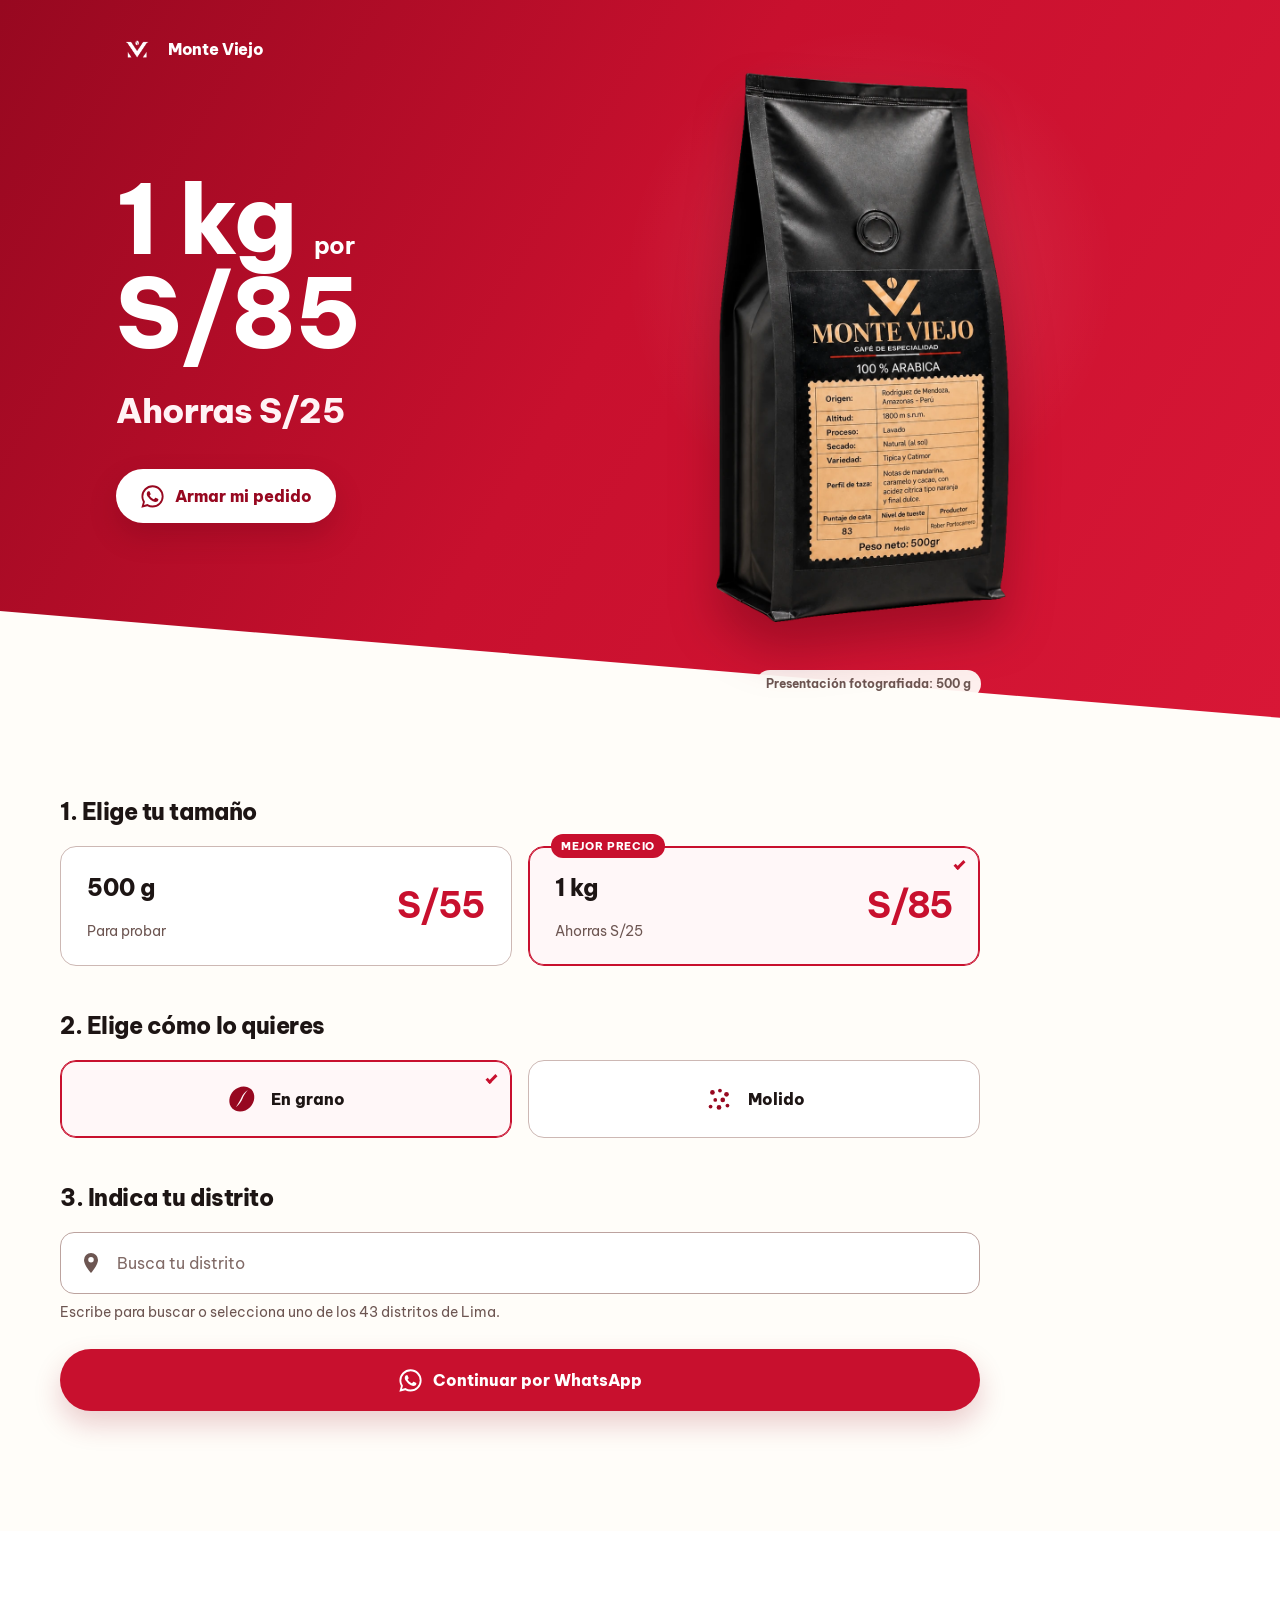
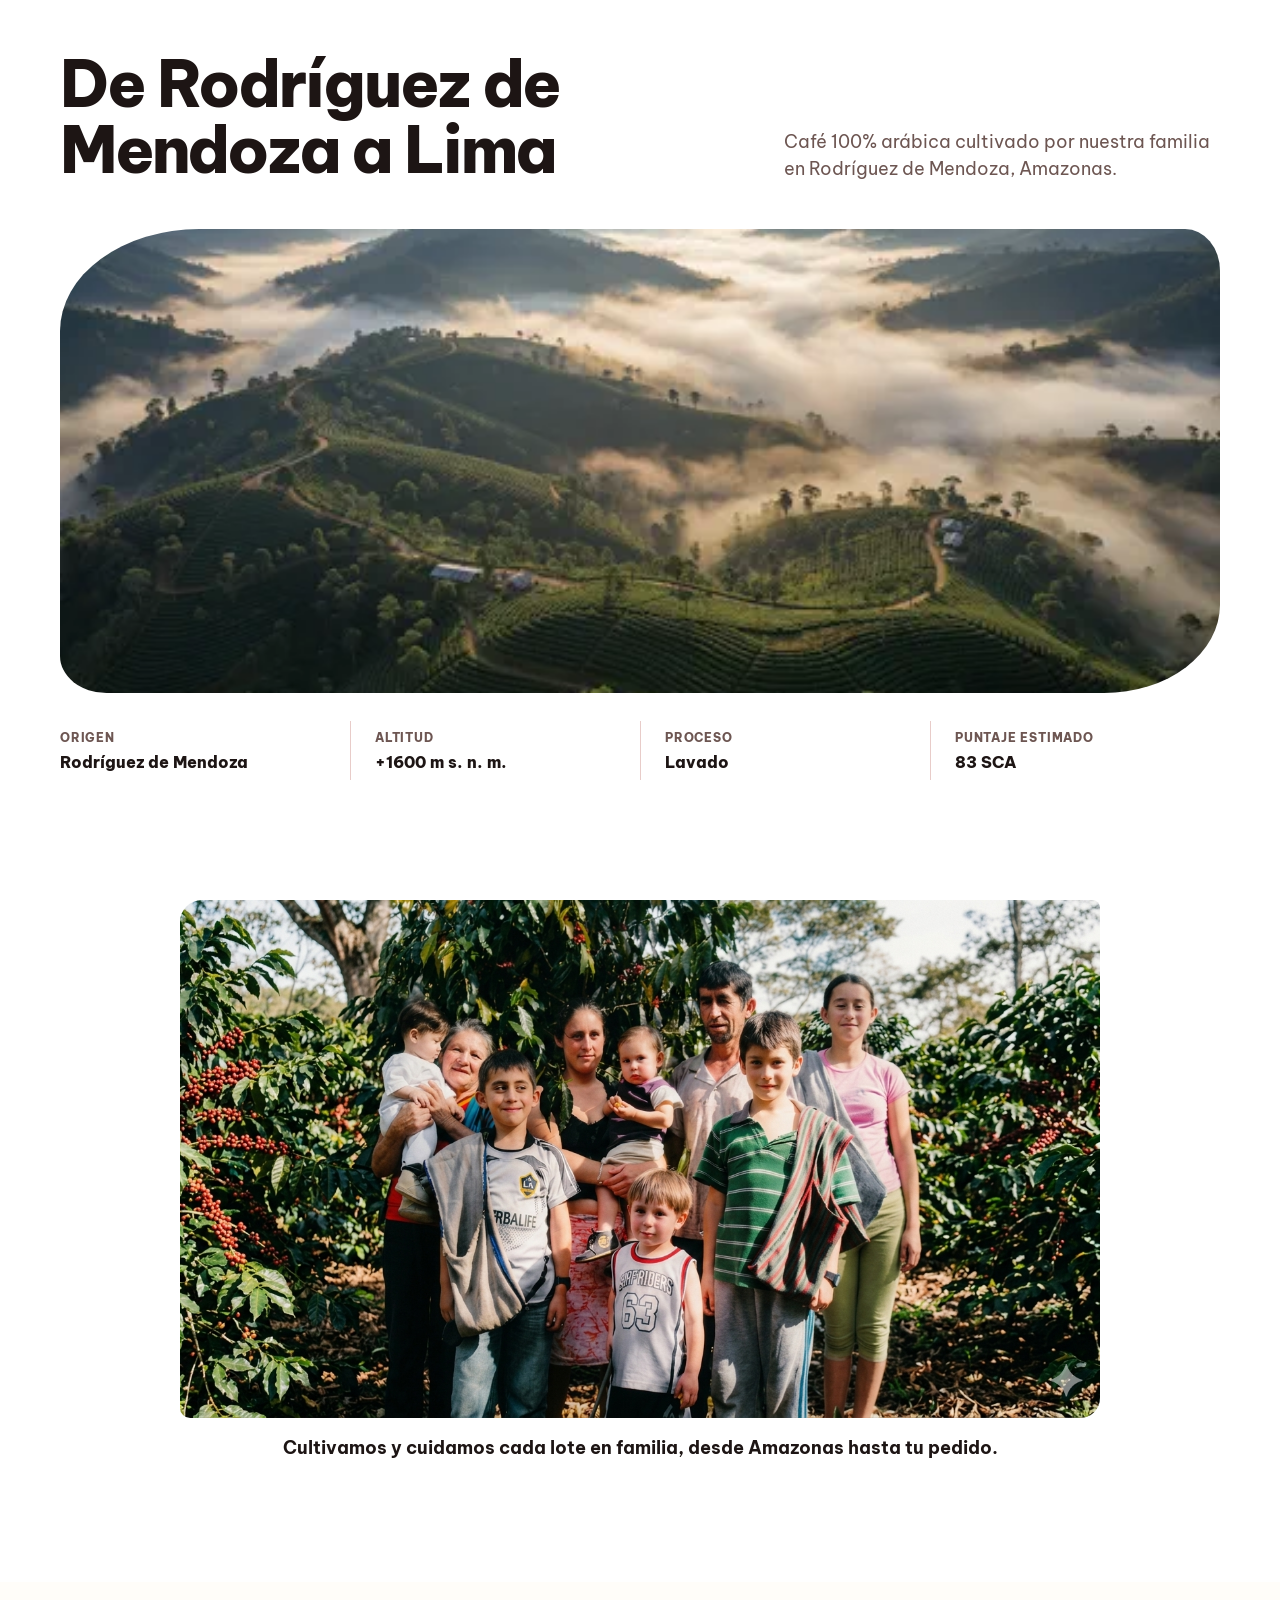
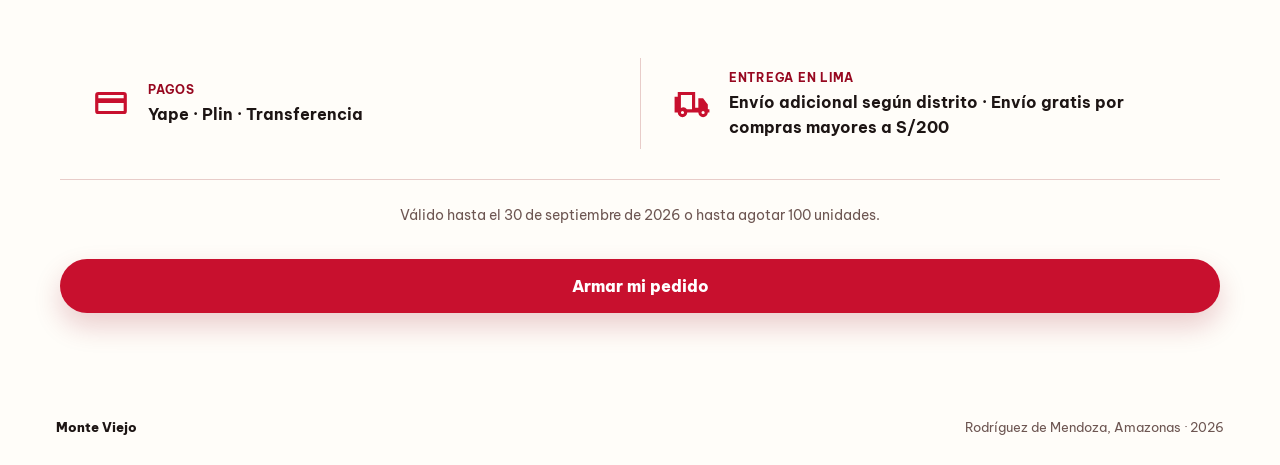
==== commit 23227248: "feat(campaign): add free delivery threshold" ====
--- a/cafe-de-especialidad-lima/index.html
+++ b/cafe-de-especialidad-lima/index.html
@@ -218,7 +218,7 @@
           </div>
           <div class="detail-row">
             <svg viewBox="0 0 24 24" aria-hidden="true"><path d="M3 5h11v10h2.2a3 3 0 0 1 5.8 1H23v2h-1a3 3 0 0 1-6 0H9a3 3 0 0 1-6 0H1V8h2V5Zm2 2v8.2A3 3 0 0 1 8.8 16H12V7H5Zm11 2h3l3 4v3h-.2a3 3 0 0 0-5.6-1H16V9ZM6 17a1 1 0 1 0 0 2 1 1 0 0 0 0-2Zm13 0a1 1 0 1 0 0 2 1 1 0 0 0 0-2Z"></path></svg>
-            <div><strong>Entrega en Lima</strong><span data-campaign="delivery">Envío adicional según distrito</span></div>
+            <div><strong>Entrega en Lima</strong><span data-campaign="delivery">Envío adicional según distrito · Envío gratis por compras mayores a S/200</span></div>
           </div>
           <p class="promotion-note" data-campaign="promotion">Válido hasta el 30 de septiembre de 2026 o hasta agotar 100 unidades.</p>
           <a class="button button-cherry details-action" href="#pedido" data-campaign="finalButton">Armar mi pedido</a>
@@ -236,7 +236,7 @@
       <span>Rodríguez de Mendoza, Amazonas · 2026</span>
     </footer>
 
-    <script src="../content.js?v=20260812-4" defer></script>
+    <script src="../content.js?v=20260812-5" defer></script>
     <script src="campaign.js?v=20260812-4" defer></script>
   </body>
 </html>
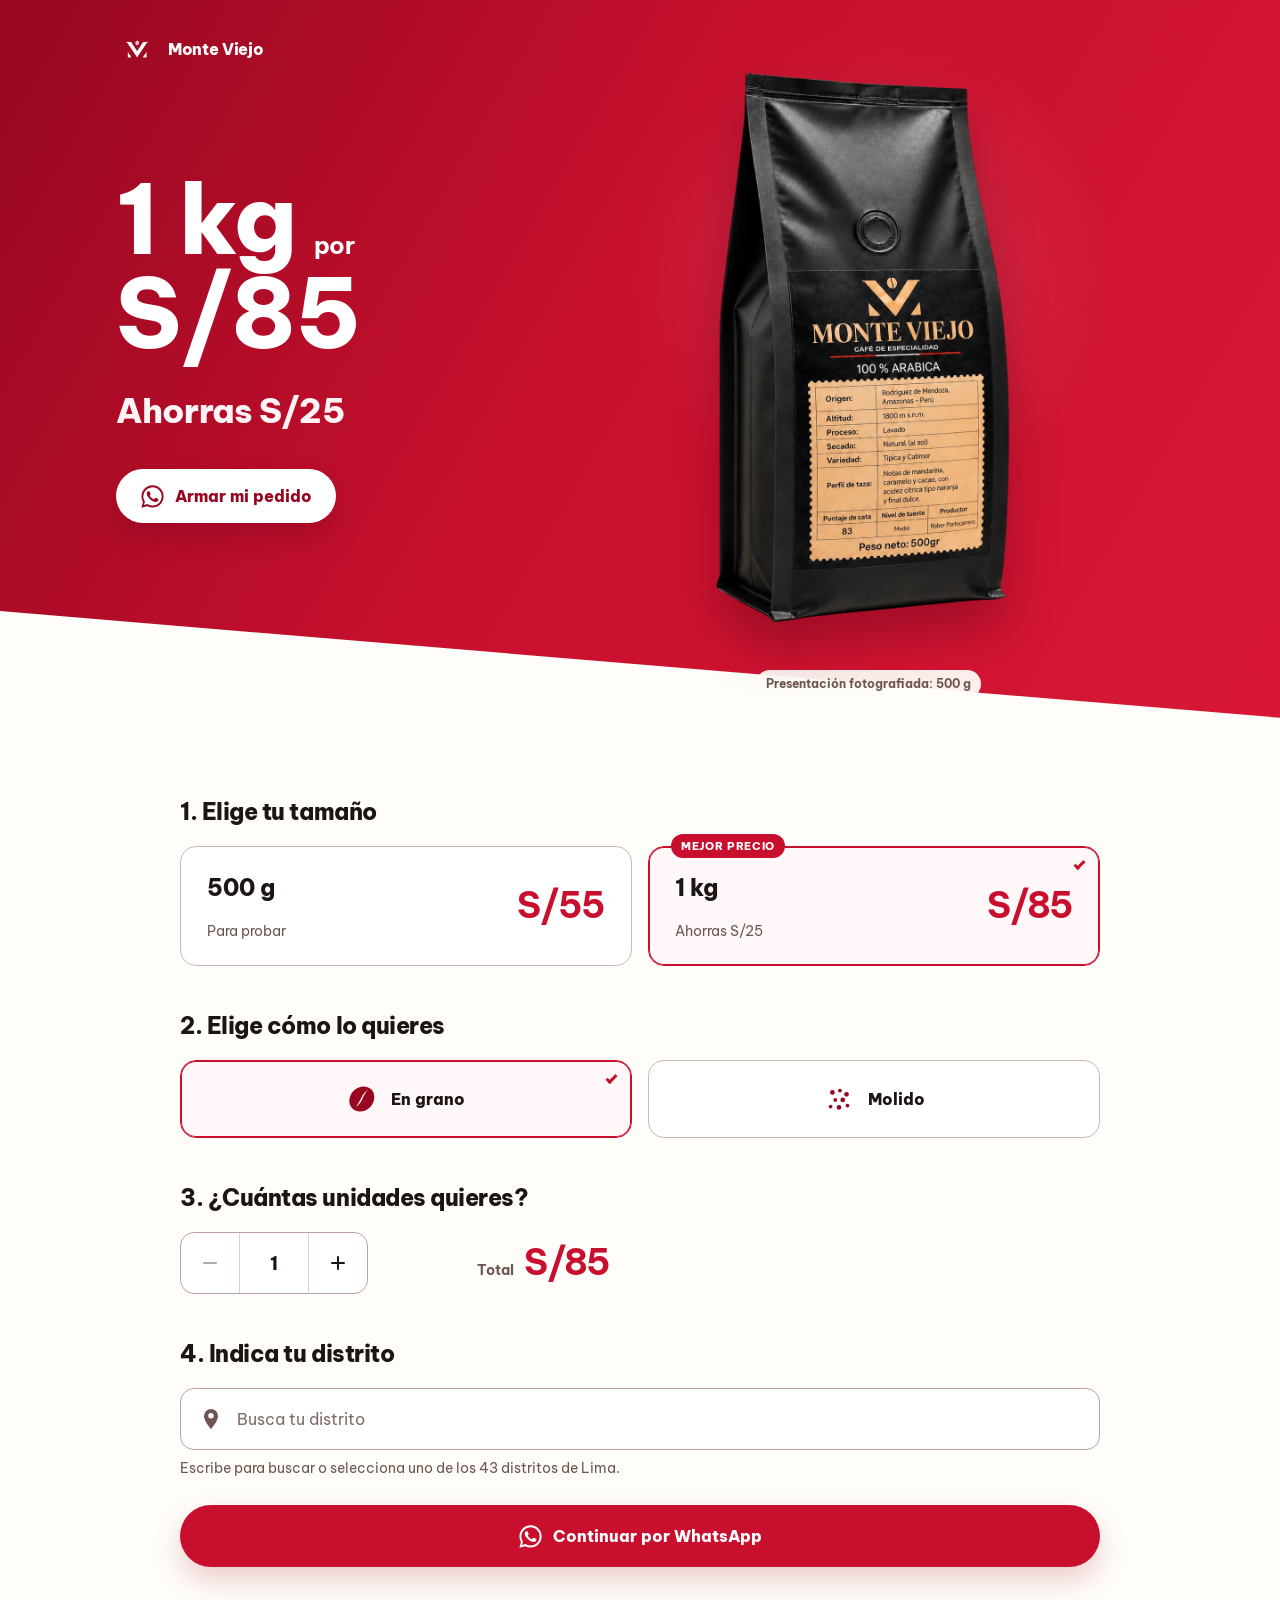
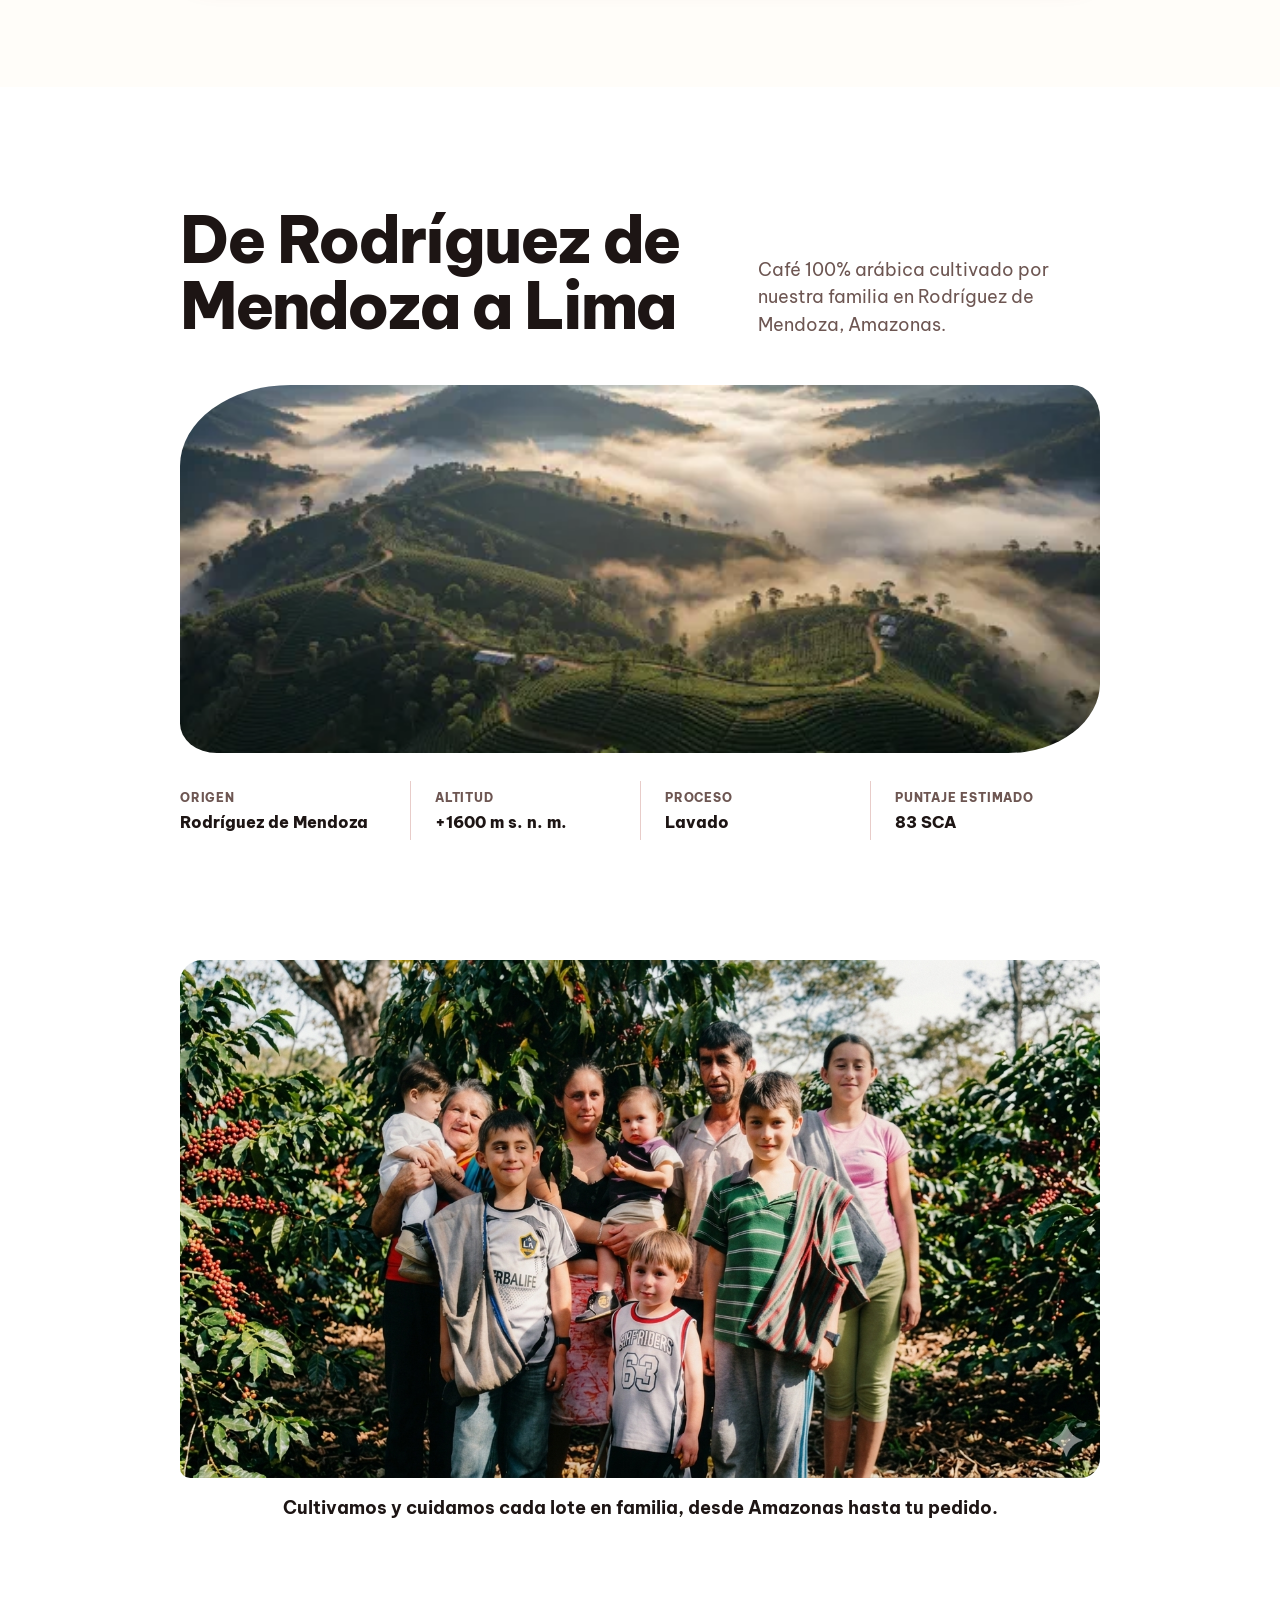
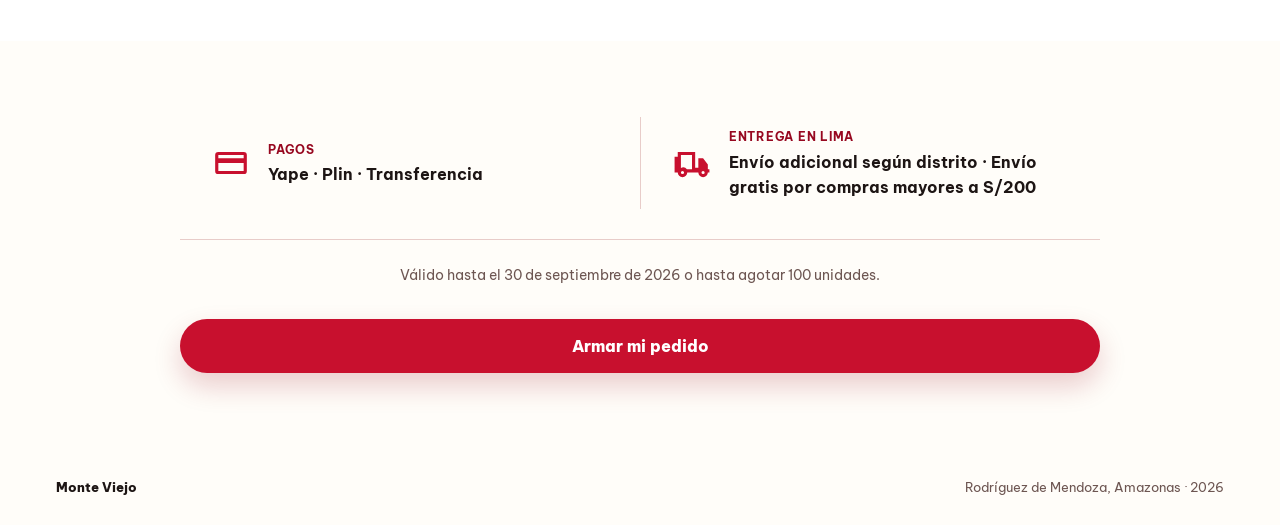
==== commit 95b645b4: "feat(order): add quantity stepper and live order total" ====
--- a/cafe-de-especialidad-lima/index.html
+++ b/cafe-de-especialidad-lima/index.html
@@ -35,7 +35,7 @@
     <link rel="preload" as="style" href="https://fonts.googleapis.com/css2?family=Be+Vietnam+Pro:wght@400;600;700;800&amp;family=Sarina&amp;display=swap">
     <link href="https://fonts.googleapis.com/css2?family=Be+Vietnam+Pro:wght@400;600;700;800&amp;family=Sarina&amp;display=swap" rel="stylesheet" media="print" onload="this.media='all'">
     <noscript><link href="https://fonts.googleapis.com/css2?family=Be+Vietnam+Pro:wght@400;600;700;800&amp;family=Sarina&amp;display=swap" rel="stylesheet"></noscript>
-    <link rel="stylesheet" href="campaign.css?v=20260812-4">
+    <link rel="stylesheet" href="campaign.css?v=20260818-1">
   </head>
   <body>
     <!--
@@ -117,8 +117,27 @@
               </div>
             </fieldset>
 
+            <div class="quantity-field">
+              <label id="quantity-label" for="quantity">3. ¿Cuántas unidades quieres?</label>
+              <div class="quantity-row">
+                <div class="quantity-stepper" role="group" aria-labelledby="quantity-label">
+                  <button class="quantity-button" type="button" data-quantity-action="decrease" aria-label="Quitar una unidad">
+                    <svg viewBox="0 0 20 20" aria-hidden="true"><path d="M4 10h12"></path></svg>
+                  </button>
+                  <input id="quantity" name="quantity" type="number" min="1" step="1" value="1" inputmode="numeric">
+                  <button class="quantity-button" type="button" data-quantity-action="increase" aria-label="Agregar una unidad">
+                    <svg viewBox="0 0 20 20" aria-hidden="true"><path d="M10 4v12M4 10h12"></path></svg>
+                  </button>
+                </div>
+                <p class="order-total" aria-live="polite">
+                  <span>Total</span>
+                  <strong id="order-total">S/85</strong>
+                </p>
+              </div>
+            </div>
+
             <div class="district-field">
-              <label for="district" data-campaign="districtLabel">3. Indica tu distrito</label>
+              <label for="district" data-campaign="districtLabel">4. Indica tu distrito</label>
               <div class="input-wrap">
                 <svg viewBox="0 0 24 24" aria-hidden="true"><path d="M12 2a7 7 0 0 0-7 7c0 5.25 7 13 7 13s7-7.75 7-13a7 7 0 0 0-7-7Zm0 9.5A2.5 2.5 0 1 1 12 6a2.5 2.5 0 0 1 0 5.5Z"></path></svg>
                 <input id="district" name="district" type="text" list="lima-districts" autocomplete="address-level2" placeholder="Busca tu distrito" data-campaign-placeholder="districtPlaceholder" aria-describedby="district-help district-error" maxlength="32" required>
@@ -236,7 +255,7 @@
       <span>Rodríguez de Mendoza, Amazonas · 2026</span>
     </footer>
 
-    <script src="../content.js?v=20260812-5" defer></script>
-    <script src="campaign.js?v=20260812-4" defer></script>
+    <script src="../content.js?v=20260818-1" defer></script>
+    <script src="campaign.js?v=20260818-1" defer></script>
   </body>
 </html>
--- a/cafe-de-especialidad-lima/campaign.css
+++ b/cafe-de-especialidad-lima/campaign.css
@@ -298,7 +298,7 @@
 .proof-shell,
 .family-shell,
 .details-shell {
-  width: min(100%, var(--container));
+  width: min(100%, 920px);
   margin: 0 auto;
 }
 
@@ -320,10 +320,6 @@
   font-size: clamp(1rem, 2vw, 1.125rem);
 }
 
-.order-form {
-  max-width: 920px;
-}
-
 .choice-group {
   margin: 0;
   padding: 0;
@@ -331,11 +327,13 @@
 }
 
 .choice-group + .choice-group,
+.quantity-field,
 .district-field {
   margin-top: 42px;
 }
 
 .choice-group legend,
+.quantity-field > label,
 .district-field > label {
   display: block;
   margin-bottom: 16px;
@@ -587,13 +585,105 @@
   line-height: 1.25;
 }
 
+.quantity-row {
+  display: flex;
+  width: min(100%, 430px);
+  align-items: center;
+  justify-content: space-between;
+  gap: 18px;
+}
+
+.quantity-stepper {
+  display: grid;
+  grid-template-columns: 58px 70px 58px;
+  min-height: 62px;
+  overflow: hidden;
+  border: 1px solid #bca39f;
+  border-radius: 14px;
+  background: var(--white);
+}
+
+.quantity-button,
+.quantity-stepper input {
+  min-width: 0;
+  border: 0;
+  background: transparent;
+  color: var(--ink);
+  font: inherit;
+}
+
+.quantity-button {
+  display: grid;
+  place-items: center;
+  cursor: pointer;
+  transition: background-color 160ms ease-out, color 160ms ease-out;
+}
+
+.quantity-button:hover {
+  background: var(--cherry-soft);
+  color: var(--cherry-deep);
+}
+
+.quantity-button:focus-visible,
+.quantity-stepper input:focus-visible {
+  position: relative;
+  z-index: 1;
+  outline: 3px solid var(--focus);
+  outline-offset: -3px;
+}
+
+.quantity-button:disabled {
+  cursor: not-allowed;
+  opacity: 0.35;
+}
+
+.quantity-button svg {
+  width: 20px;
+  height: 20px;
+  fill: none;
+  stroke: currentColor;
+  stroke-linecap: round;
+  stroke-width: 2;
+}
+
+.quantity-stepper input {
+  width: 70px;
+  border-right: 1px solid var(--line);
+  border-left: 1px solid var(--line);
+  appearance: textfield;
+  font-size: 1.1rem;
+  font-weight: 800;
+  text-align: center;
+}
+
+.quantity-stepper input::-webkit-inner-spin-button,
+.quantity-stepper input::-webkit-outer-spin-button {
+  margin: 0;
+  appearance: none;
+}
+
+.order-total {
+  display: flex;
+  align-items: baseline;
+  gap: 10px;
+  margin: 0;
+}
+
+.order-total span {
+  color: var(--muted);
+  font-size: 0.9rem;
+  font-weight: 700;
+}
+
+.order-total strong {
+  color: var(--cherry);
+  font-size: clamp(1.65rem, 3vw, 2.25rem);
+  letter-spacing: -0.035em;
+}
+
 .family-proof {
   padding: 0 var(--gutter) var(--section);
   background: var(--white);
-}
-
-.family-shell {
-  max-width: 920px;
 }
 
 .family-image {
@@ -863,6 +953,7 @@
   }
 
   .choice-group + .choice-group,
+  .quantity-field,
   .district-field {
     margin-top: 34px;
   }
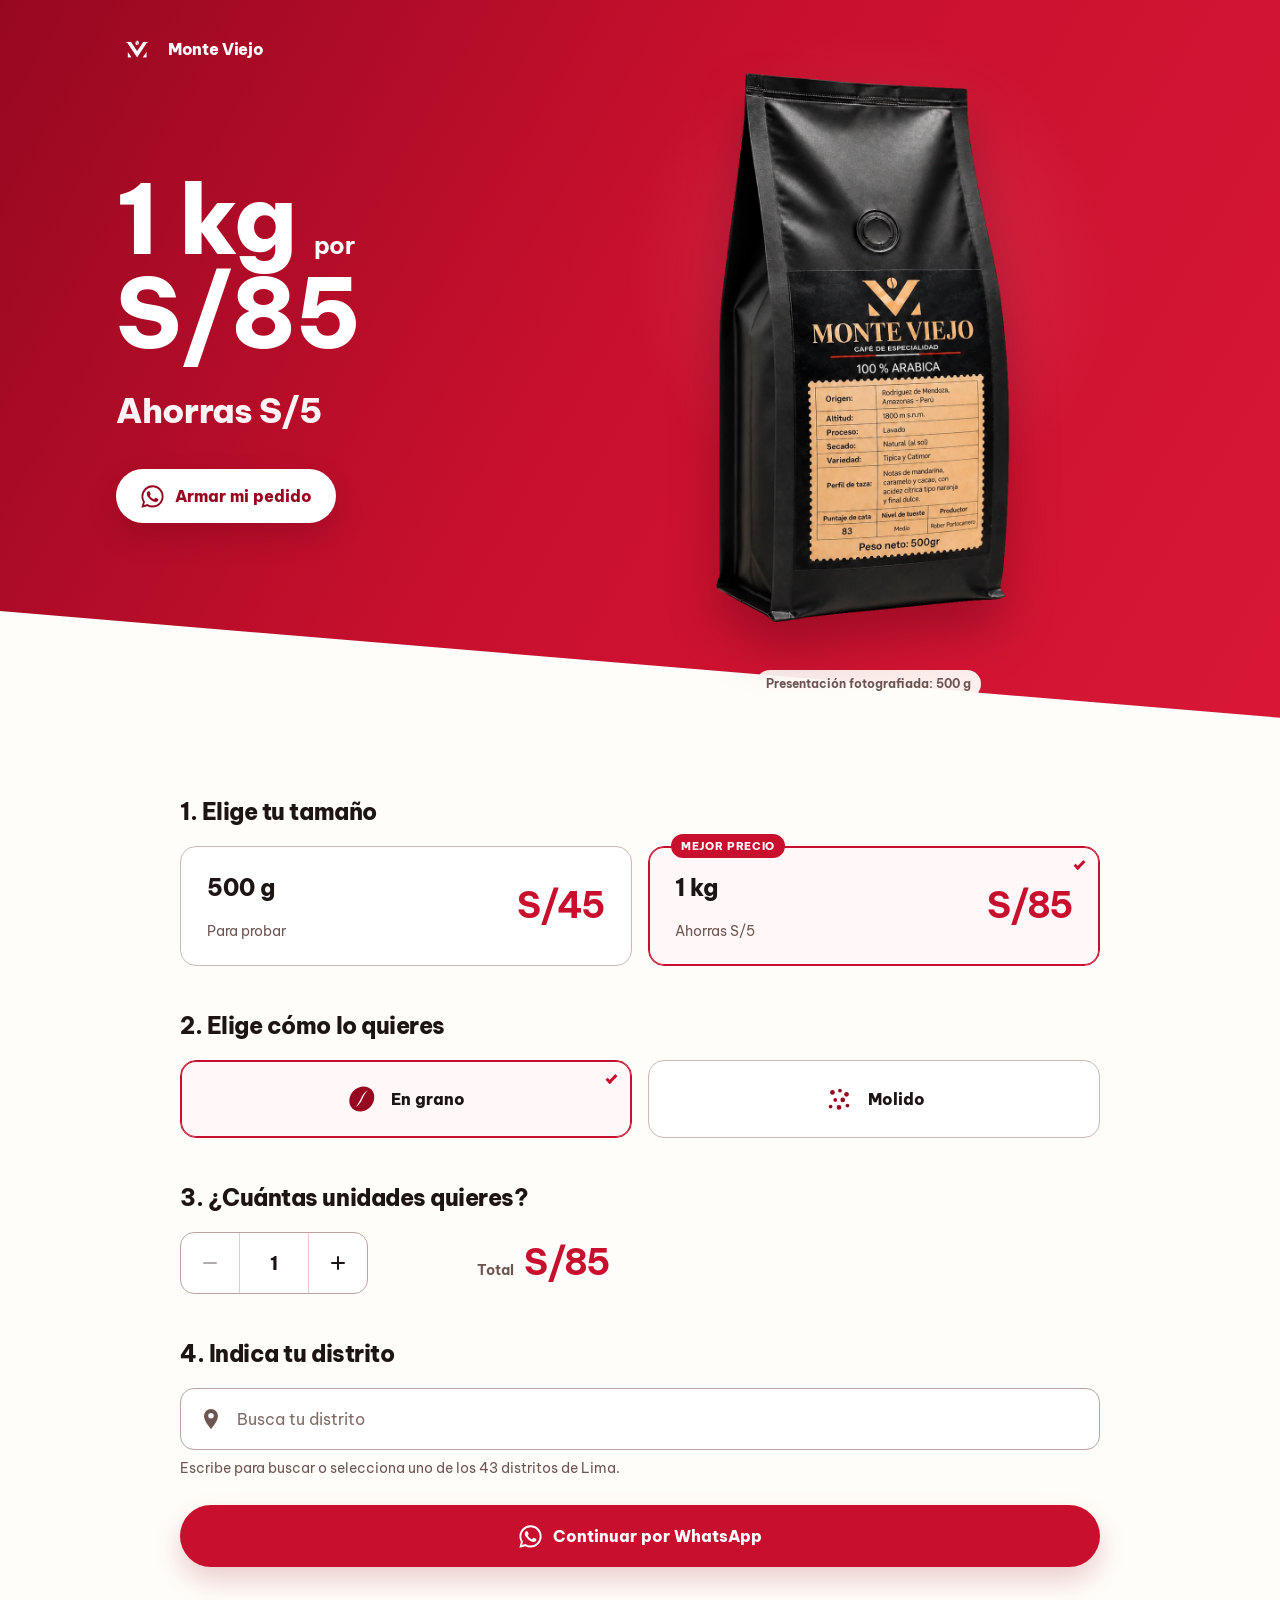
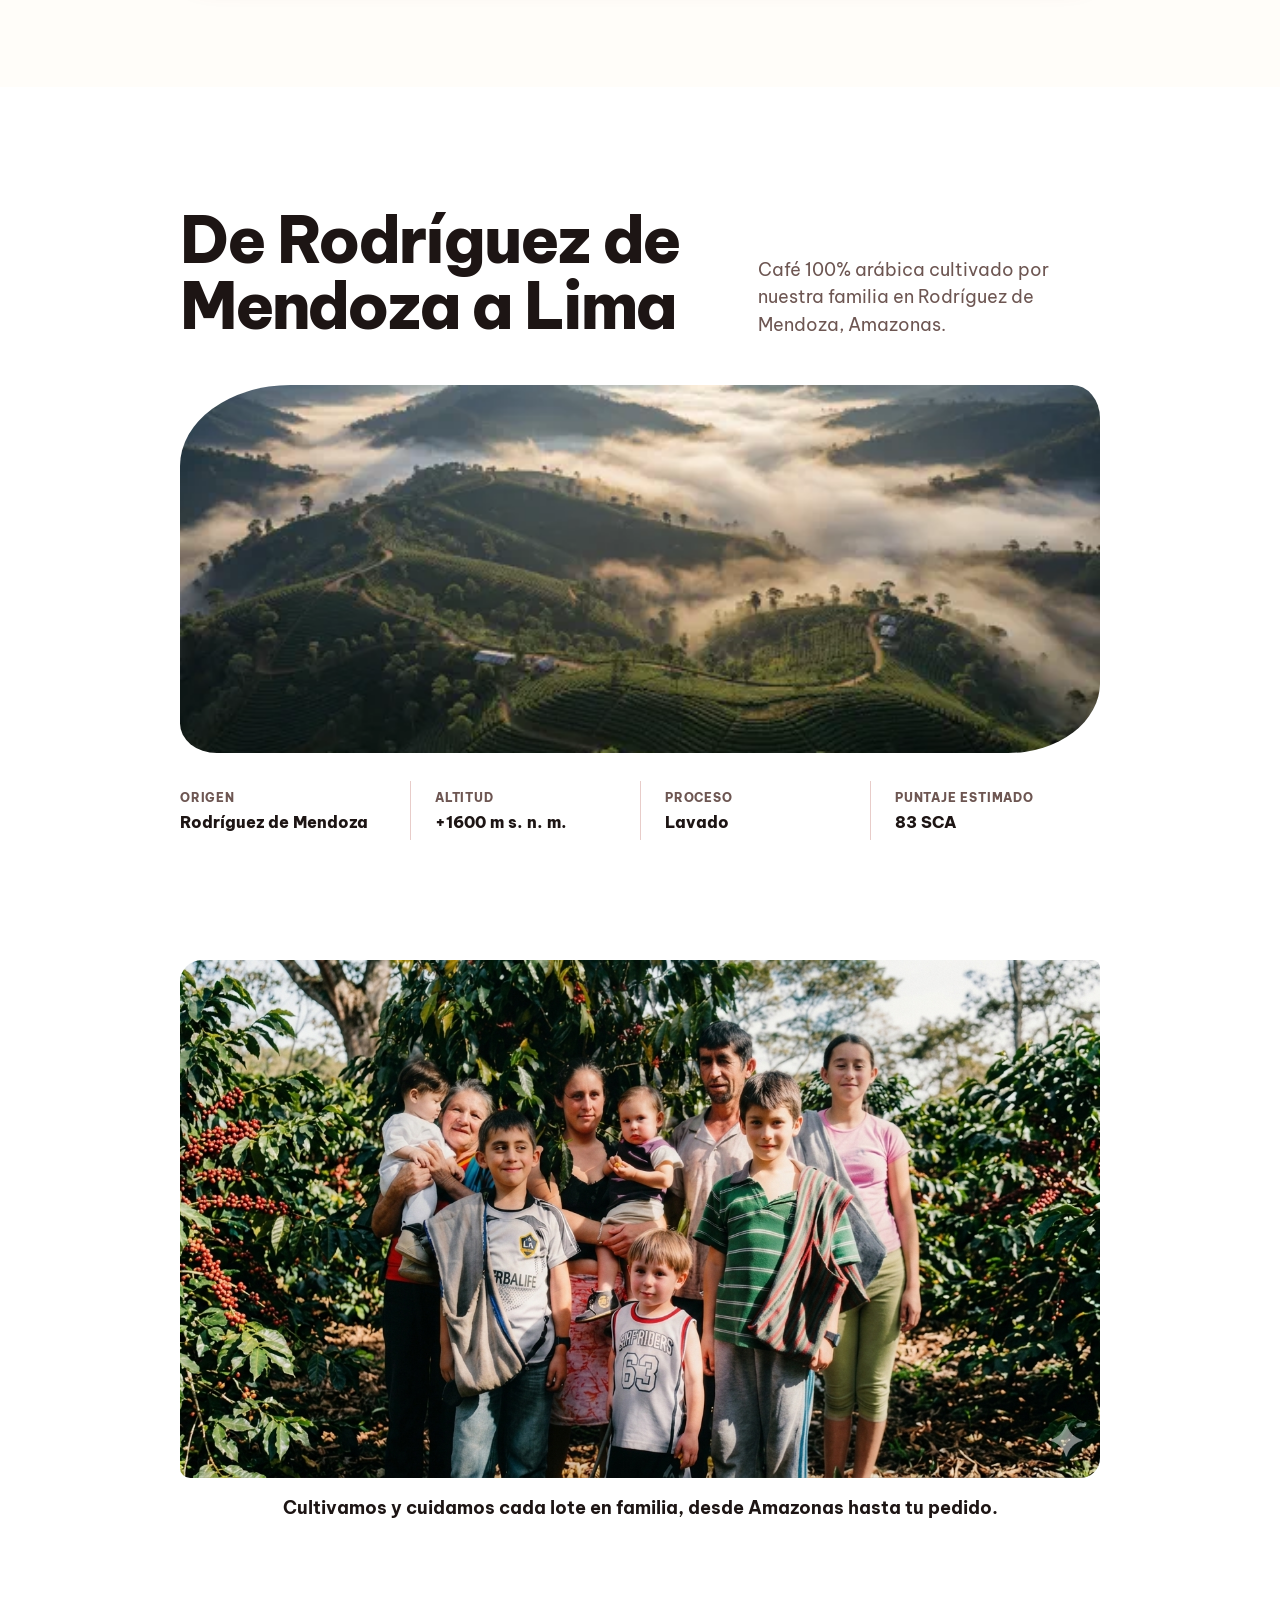
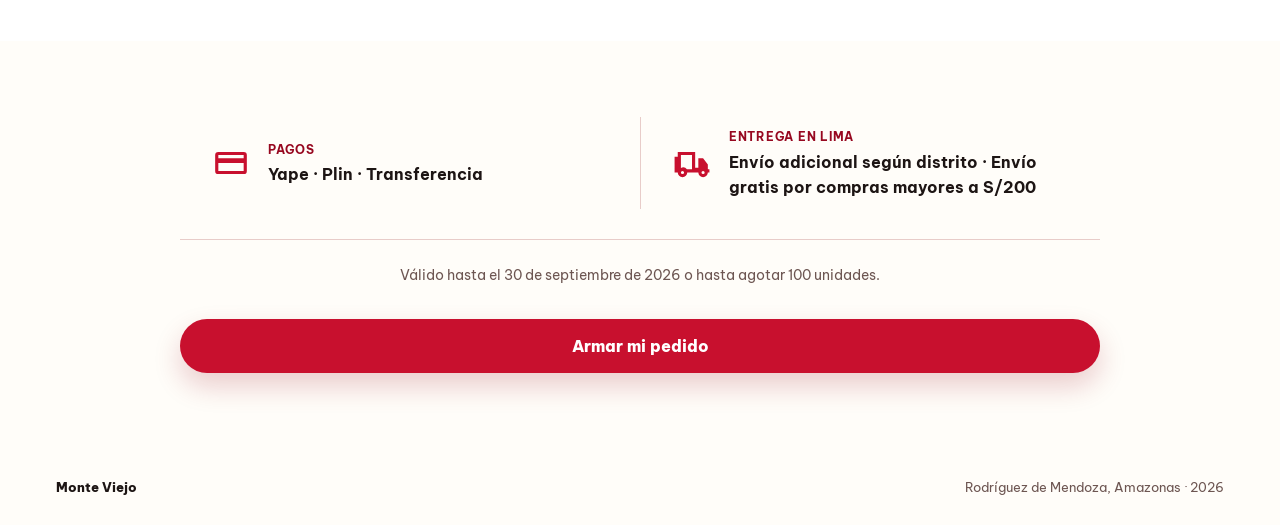
==== commit 3cce4697: "fix(pricing): set 500 g bag to S/45" ====
--- a/cafe-de-especialidad-lima/index.html
+++ b/cafe-de-especialidad-lima/index.html
@@ -4,7 +4,7 @@
     <meta charset="utf-8">
     <meta name="viewport" content="width=device-width, initial-scale=1, viewport-fit=cover">
     <!-- campaign-seo:generated:start -->
-    <meta name="description" content="Café de especialidad de Amazonas en Lima. Elige café en grano o molido: 500 g por S/55 o 1 kg por S/85 y pide por WhatsApp.">
+    <meta name="description" content="Café de especialidad de Amazonas en Lima. Elige café en grano o molido: 500 g por S/45 o 1 kg por S/85 y pide por WhatsApp.">
     <meta name="robots" content="index, follow, max-image-preview:large">
     <title>Café de especialidad en Lima: 1 kg por S/85 | Monte Viejo</title>
     <link rel="canonical" href="https://monteviejo.org/cafe-de-especialidad-lima/">
@@ -12,13 +12,13 @@
     <meta property="og:locale" content="es_PE">
     <meta property="og:site_name" content="Monte Viejo">
     <meta property="og:title" content="Café de especialidad en Lima: 1 kg por S/85 | Monte Viejo">
-    <meta property="og:description" content="Café de especialidad de Amazonas en Lima. Elige café en grano o molido: 500 g por S/55 o 1 kg por S/85 y pide por WhatsApp.">
+    <meta property="og:description" content="Café de especialidad de Amazonas en Lima. Elige café en grano o molido: 500 g por S/45 o 1 kg por S/85 y pide por WhatsApp.">
     <meta property="og:url" content="https://monteviejo.org/cafe-de-especialidad-lima/">
     <meta property="og:image" content="https://monteviejo.org/assets/images/share-monte-viejo-graphic.jpg">
     <meta property="og:image:alt" content="Café Monte Viejo de Rodríguez de Mendoza, Amazonas">
     <meta name="twitter:card" content="summary_large_image">
     <meta name="twitter:title" content="Café de especialidad en Lima: 1 kg por S/85 | Monte Viejo">
-    <meta name="twitter:description" content="Café de especialidad de Amazonas en Lima. Elige café en grano o molido: 500 g por S/55 o 1 kg por S/85 y pide por WhatsApp.">
+    <meta name="twitter:description" content="Café de especialidad de Amazonas en Lima. Elige café en grano o molido: 500 g por S/45 o 1 kg por S/85 y pide por WhatsApp.">
     <meta name="twitter:image" content="https://monteviejo.org/assets/images/share-monte-viejo-graphic.jpg">
     <script type="application/ld+json">
       {
@@ -36,6 +36,22 @@
     <link href="https://fonts.googleapis.com/css2?family=Be+Vietnam+Pro:wght@400;600;700;800&amp;family=Sarina&amp;display=swap" rel="stylesheet" media="print" onload="this.media='all'">
     <noscript><link href="https://fonts.googleapis.com/css2?family=Be+Vietnam+Pro:wght@400;600;700;800&amp;family=Sarina&amp;display=swap" rel="stylesheet"></noscript>
     <link rel="stylesheet" href="campaign.css?v=20260818-1">
+    <!-- Meta Pixel Code -->
+    <script>
+      !function(f,b,e,v,n,t,s)
+      {if(f.fbq)return;n=f.fbq=function(){n.callMethod?
+      n.callMethod.apply(n,arguments):n.queue.push(arguments)};
+      if(!f._fbq)f._fbq=n;n.push=n;n.loaded=!0;n.version='2.0';
+      n.queue=[];t=b.createElement(e);t.async=!0;
+      t.src=v;s=b.getElementsByTagName(e)[0];
+      s.parentNode.insertBefore(t,s)}(window, document,'script',
+      'https://connect.facebook.net/en_US/fbevents.js');
+      fbq('init', '1508398697970375');
+      fbq('track', 'PageView');
+    </script>
+    <noscript><img height="1" width="1" style="display:none"
+      src="https://www.facebook.com/tr?id=1508398697970375&ev=PageView&noscript=1"/></noscript>
+    <!-- End Meta Pixel Code -->
   </head>
   <body>
     <!--
@@ -61,7 +77,7 @@
               <span class="visually-hidden" data-campaign="headline">Café de especialidad de Amazonas en Lima</span>
               <span aria-hidden="true" data-campaign="offerSize">1 kg</span><small aria-hidden="true">por</small><strong aria-hidden="true" data-campaign="offerAmount">S/85</strong>
             </h1>
-            <p class="offer-saving" data-campaign="saving">Ahorras S/25</p>
+            <p class="offer-saving" data-campaign="saving">Ahorras S/5</p>
             <a class="button button-light hero-action" href="#pedido">
               <svg viewBox="0 0 24 24" aria-hidden="true"><path d="M17.47 14.38c-.3-.15-1.76-.87-2.03-.97-.27-.1-.47-.15-.67.15-.2.3-.77.97-.94 1.17-.17.2-.35.22-.64.07-.3-.15-1.25-.46-2.38-1.47a8.9 8.9 0 0 1-1.65-2.05c-.17-.3-.02-.46.13-.61.13-.13.3-.35.45-.52.15-.18.2-.3.3-.5.1-.2.05-.37-.03-.52-.07-.15-.67-1.61-.91-2.2-.24-.58-.49-.5-.67-.51h-.57c-.2 0-.52.07-.79.37-.27.3-1.04 1.02-1.04 2.48s1.07 2.88 1.21 3.08c.15.2 2.1 3.2 5.08 4.49.71.3 1.26.49 1.7.63.71.23 1.36.2 1.87.12.57-.09 1.76-.72 2.01-1.42.25-.69.25-1.29.17-1.41-.07-.13-.27-.2-.57-.35M12.04 21.5h-.01a9.6 9.6 0 0 1-4.9-1.34l-.35-.21-3.64.95.97-3.55-.23-.36A9.57 9.57 0 0 1 2.4 11.9a9.64 9.64 0 0 1 9.63-9.62c2.57 0 4.98 1 6.8 2.82a9.56 9.56 0 0 1 2.82 6.81 9.64 9.64 0 0 1-9.61 9.59m8.19-17.8A11.5 11.5 0 0 0 12.03.3C5.66.3.48 5.48.48 11.86c0 2.04.53 4.03 1.55 5.78L.38 23.7l6.2-1.63a11.55 11.55 0 0 0 5.45 1.39h.01c6.37 0 11.55-5.18 11.55-11.56 0-3.09-1.2-6-3.36-8.19"></path></svg>
               <span data-campaign="heroButton">Armar mi pedido</span>
@@ -83,10 +99,10 @@
             <fieldset class="choice-group size-group">
               <legend>1. Elige tu tamaño</legend>
               <div class="choice-grid size-grid">
-                <input type="radio" name="size" id="size-500" value="500 g" data-price="S/55">
+                <input type="radio" name="size" id="size-500" value="500 g" data-price="S/45">
                 <label class="choice-card" for="size-500">
                   <span class="choice-name">500 g</span>
-                  <strong>S/55</strong>
+                  <strong>S/45</strong>
                   <span>Para probar</span>
                 </label>
 
@@ -95,7 +111,7 @@
                   <span class="choice-badge">Mejor precio</span>
                   <span class="choice-name">1 kg</span>
                   <strong>S/85</strong>
-                  <span>Ahorras S/25</span>
+                  <span>Ahorras S/5</span>
                 </label>
               </div>
             </fieldset>
@@ -255,7 +271,7 @@
       <span>Rodríguez de Mendoza, Amazonas · 2026</span>
     </footer>
 
-    <script src="../content.js?v=20260818-1" defer></script>
+    <script src="../content.js?v=20261004-1" defer></script>
     <script src="campaign.js?v=20260818-1" defer></script>
   </body>
 </html>
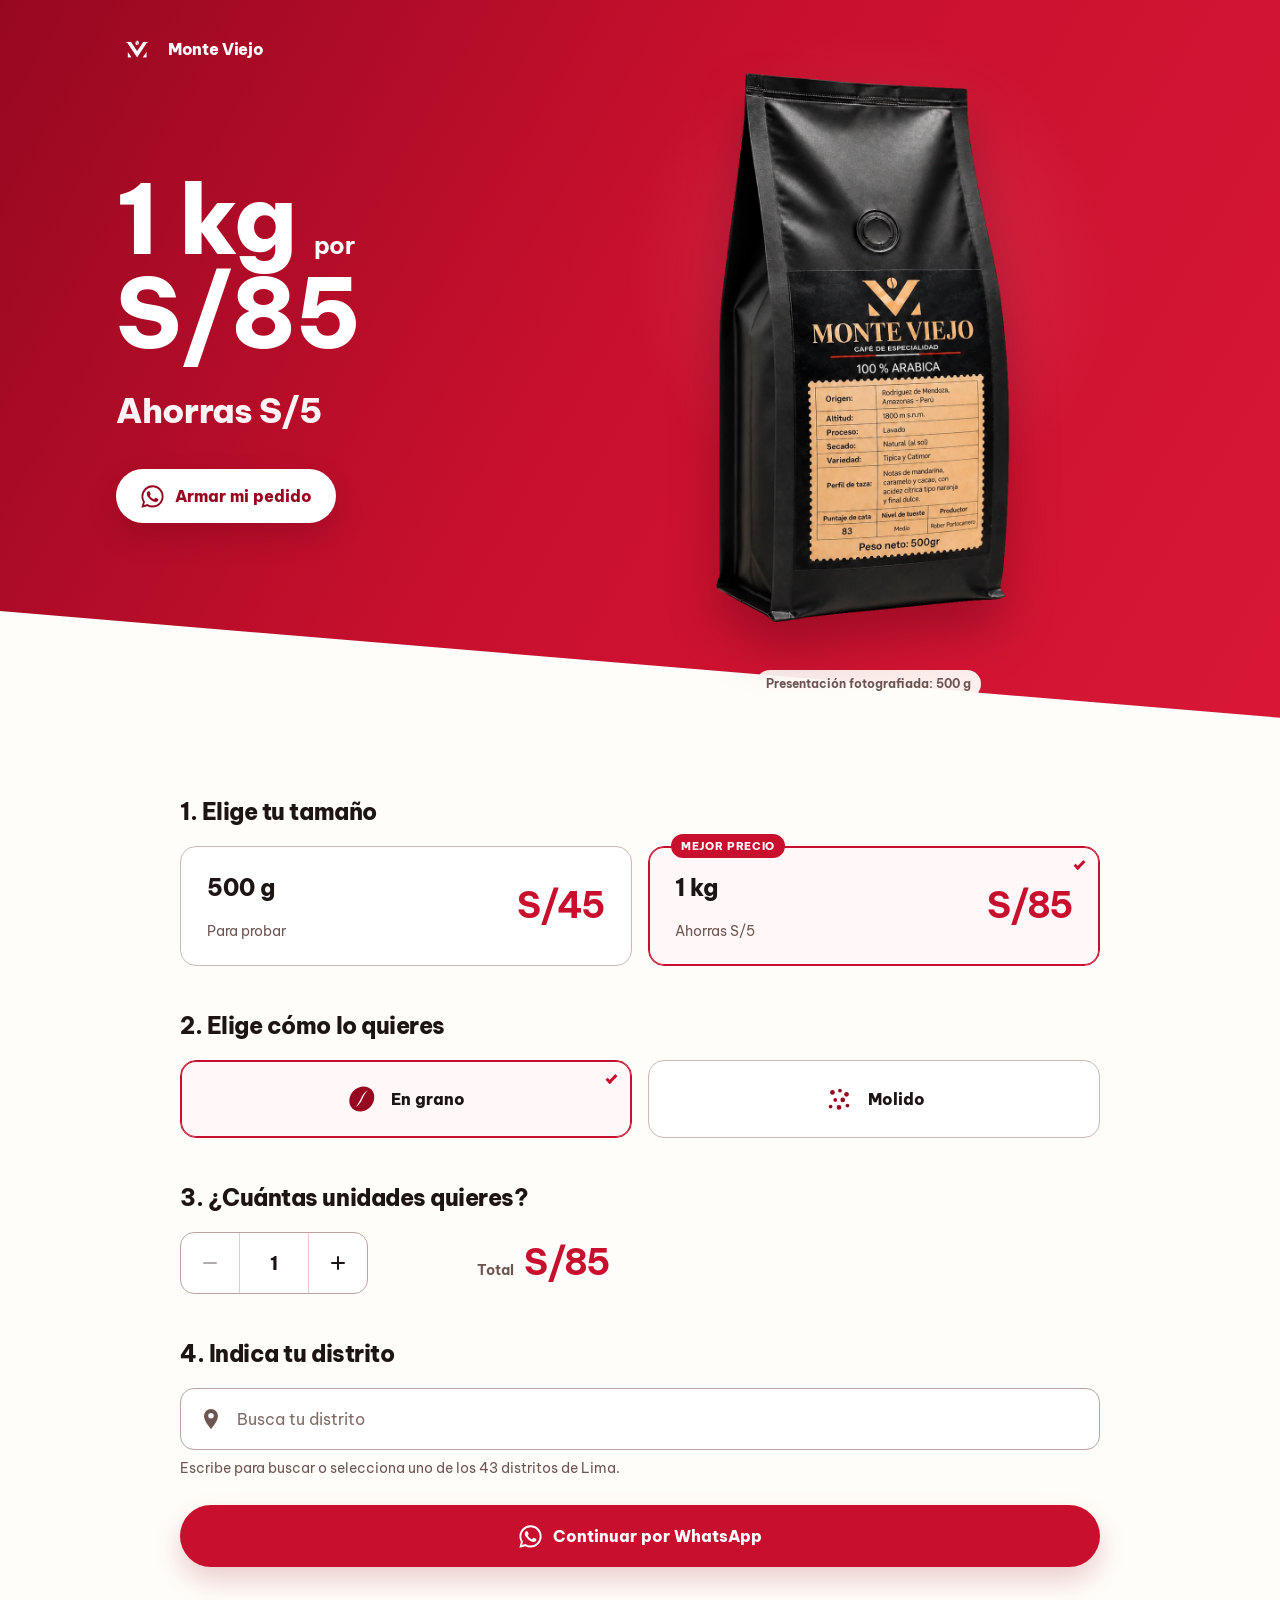
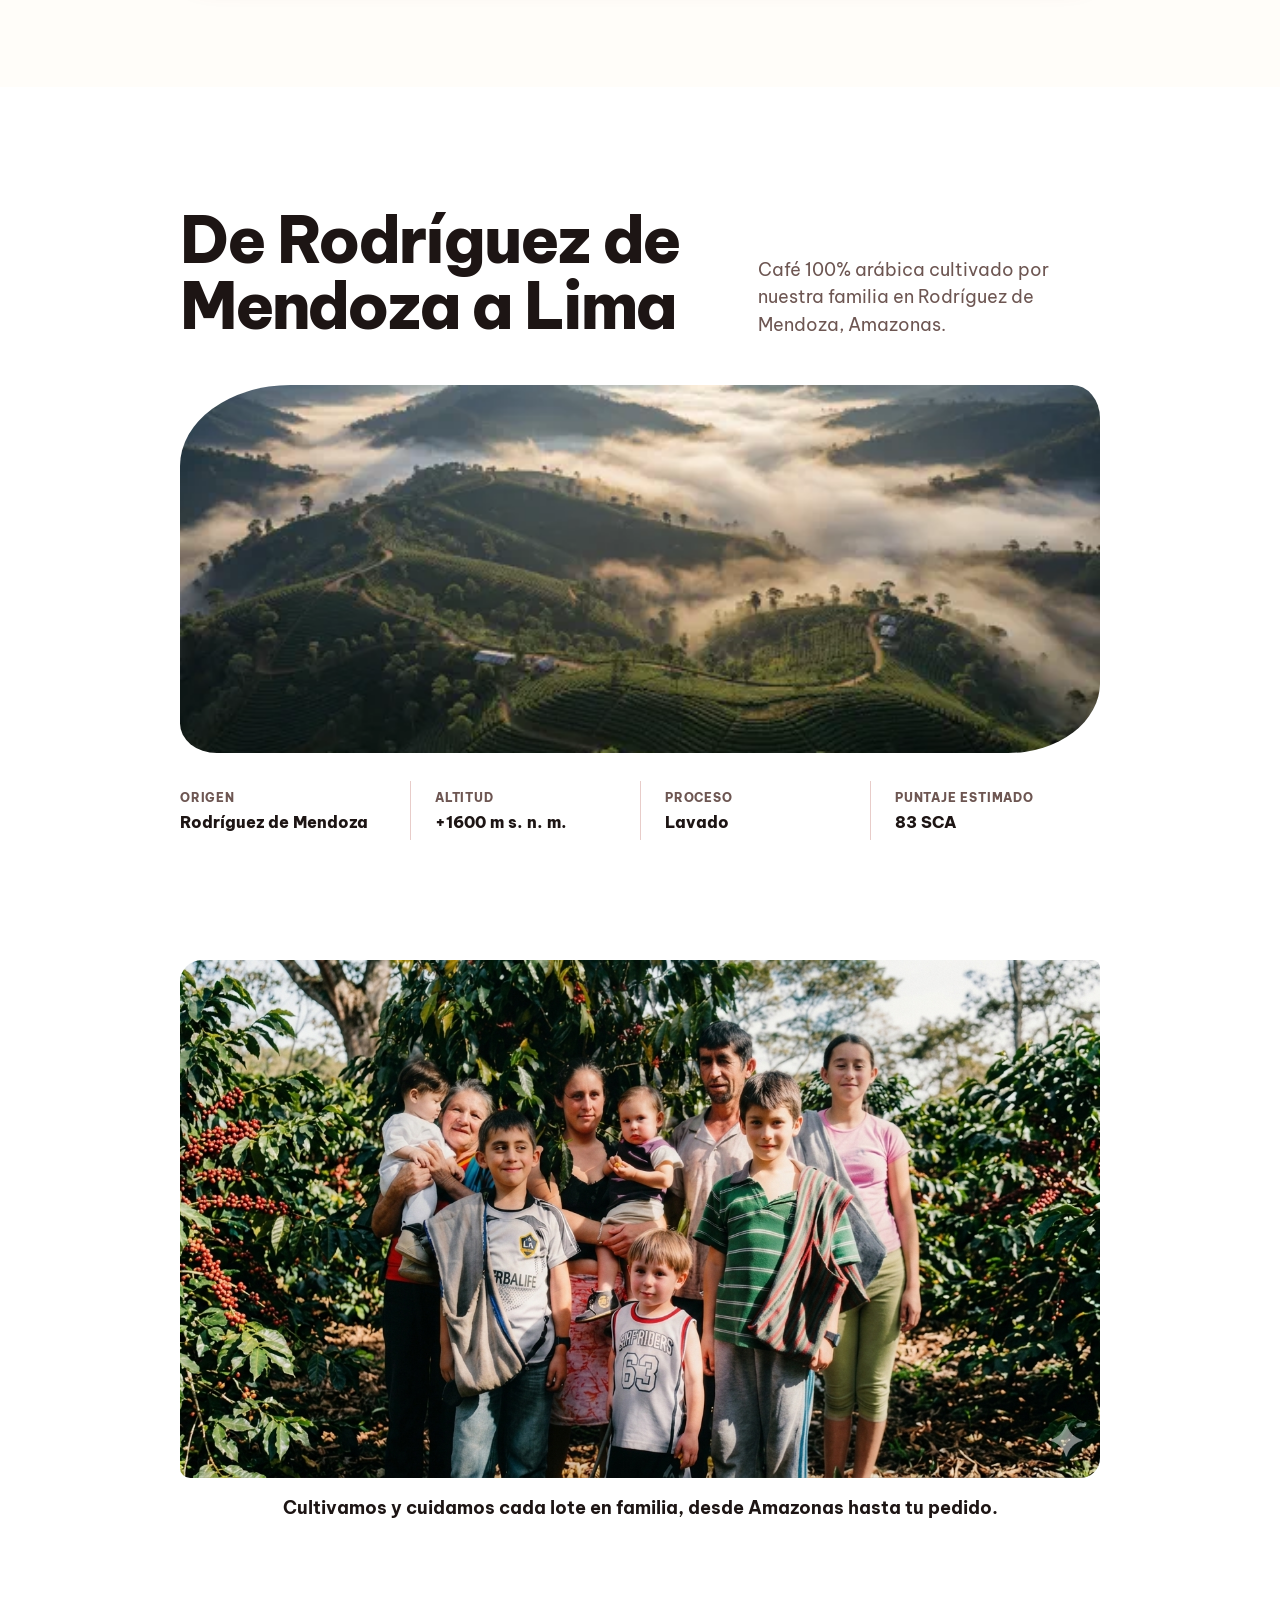
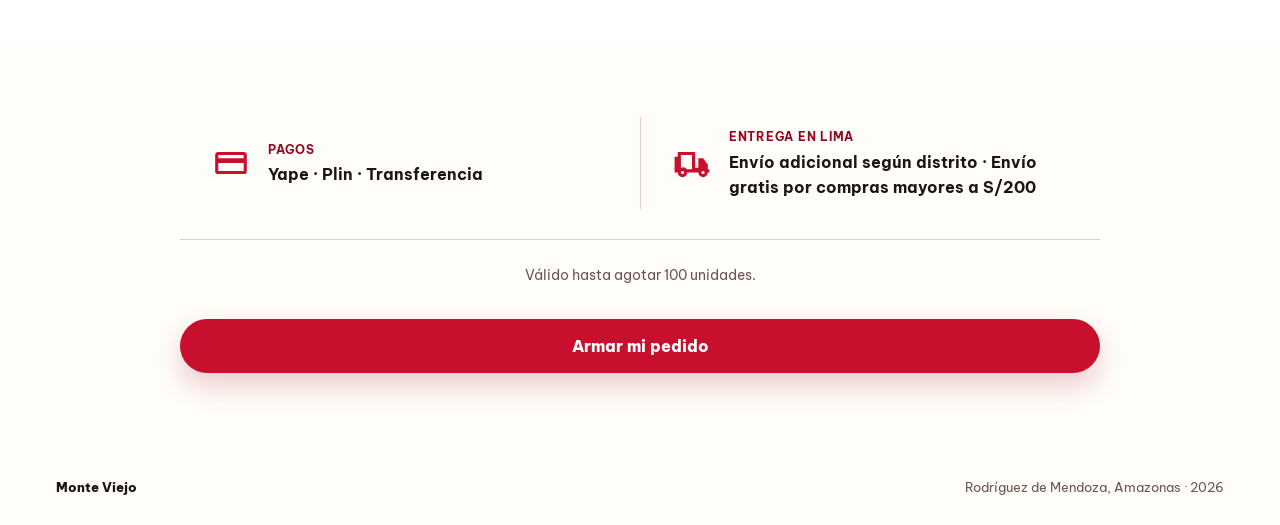
==== commit bb3b43a4: "fix(campaign): remove expired offer end date" ====
--- a/cafe-de-especialidad-lima/index.html
+++ b/cafe-de-especialidad-lima/index.html
@@ -255,7 +255,7 @@
             <svg viewBox="0 0 24 24" aria-hidden="true"><path d="M3 5h11v10h2.2a3 3 0 0 1 5.8 1H23v2h-1a3 3 0 0 1-6 0H9a3 3 0 0 1-6 0H1V8h2V5Zm2 2v8.2A3 3 0 0 1 8.8 16H12V7H5Zm11 2h3l3 4v3h-.2a3 3 0 0 0-5.6-1H16V9ZM6 17a1 1 0 1 0 0 2 1 1 0 0 0 0-2Zm13 0a1 1 0 1 0 0 2 1 1 0 0 0 0-2Z"></path></svg>
             <div><strong>Entrega en Lima</strong><span data-campaign="delivery">Envío adicional según distrito · Envío gratis por compras mayores a S/200</span></div>
           </div>
-          <p class="promotion-note" data-campaign="promotion">Válido hasta el 30 de septiembre de 2026 o hasta agotar 100 unidades.</p>
+          <p class="promotion-note" data-campaign="promotion">Válido hasta agotar 100 unidades.</p>
           <a class="button button-cherry details-action" href="#pedido" data-campaign="finalButton">Armar mi pedido</a>
         </div>
       </section>
@@ -271,7 +271,7 @@
       <span>Rodríguez de Mendoza, Amazonas · 2026</span>
     </footer>
 
-    <script src="../content.js?v=20261004-1" defer></script>
+    <script src="../content.js?v=20261004-2" defer></script>
     <script src="campaign.js?v=20260818-1" defer></script>
   </body>
 </html>
